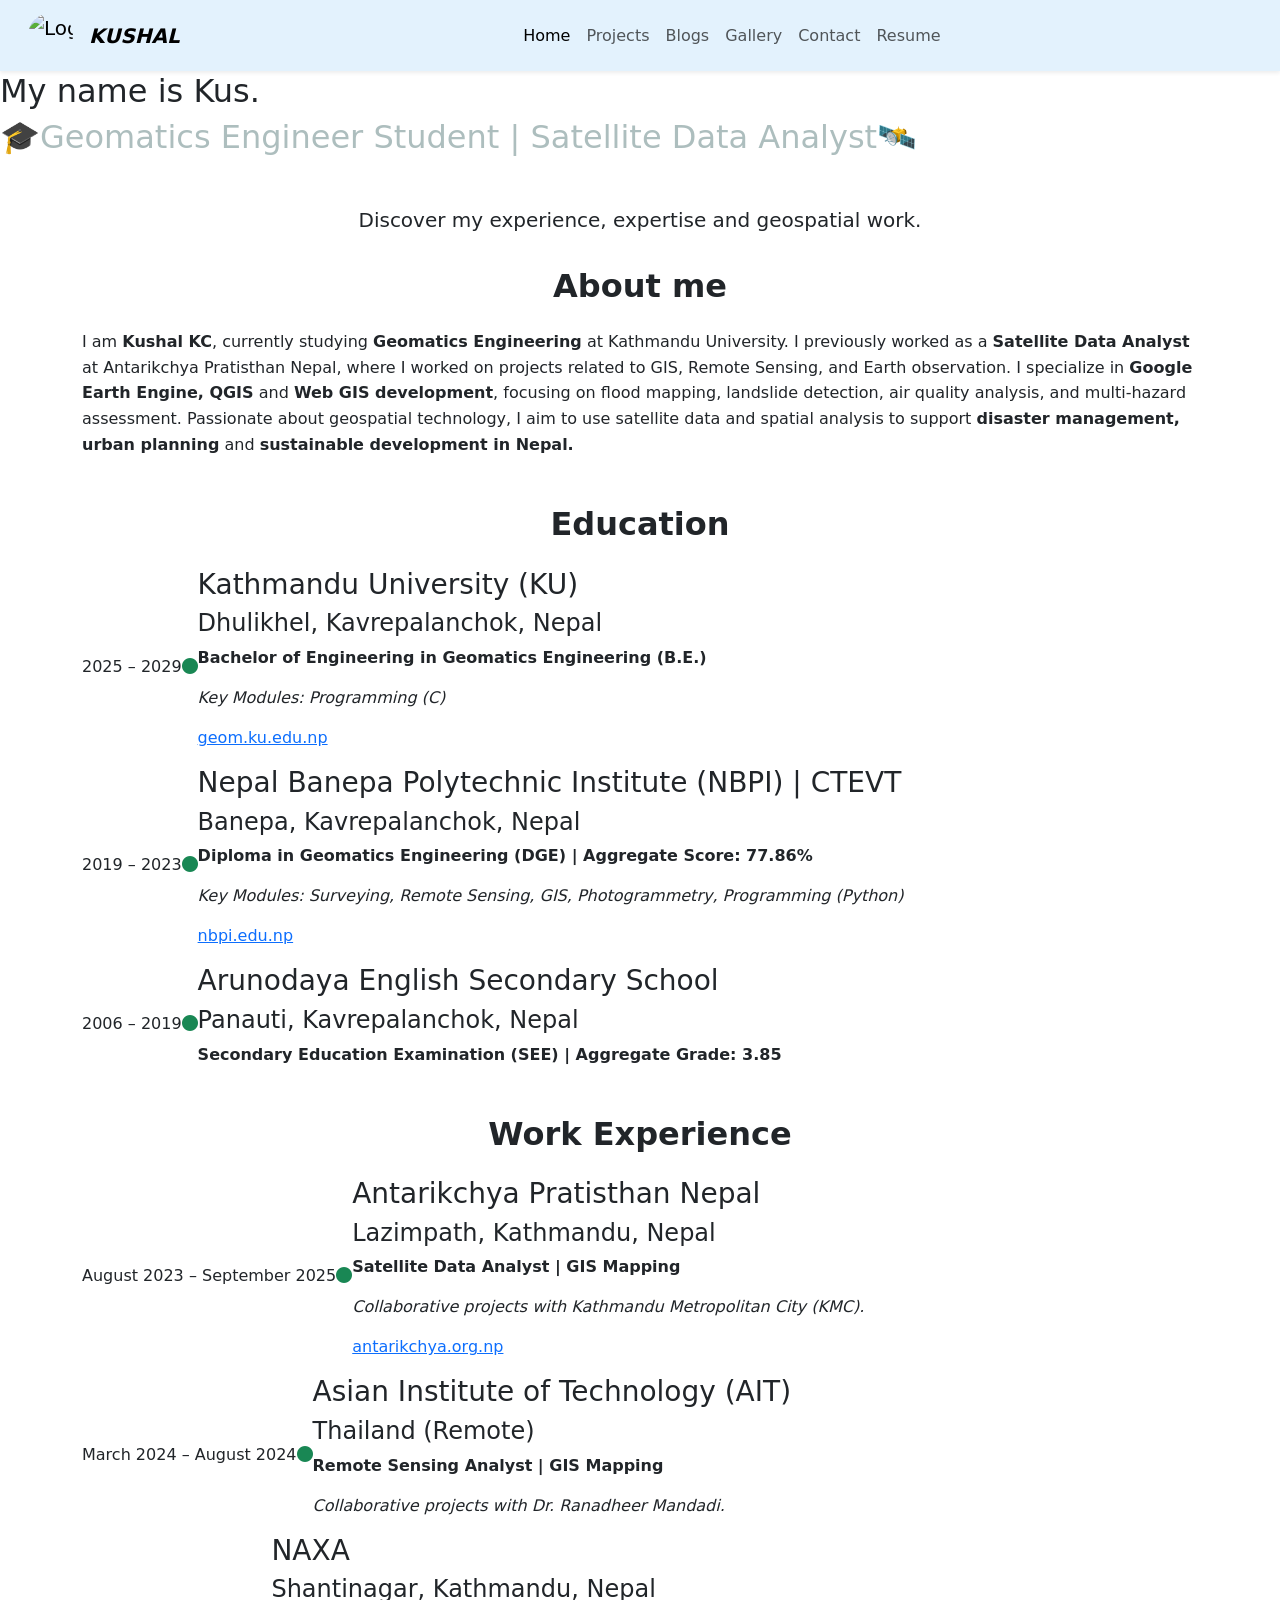
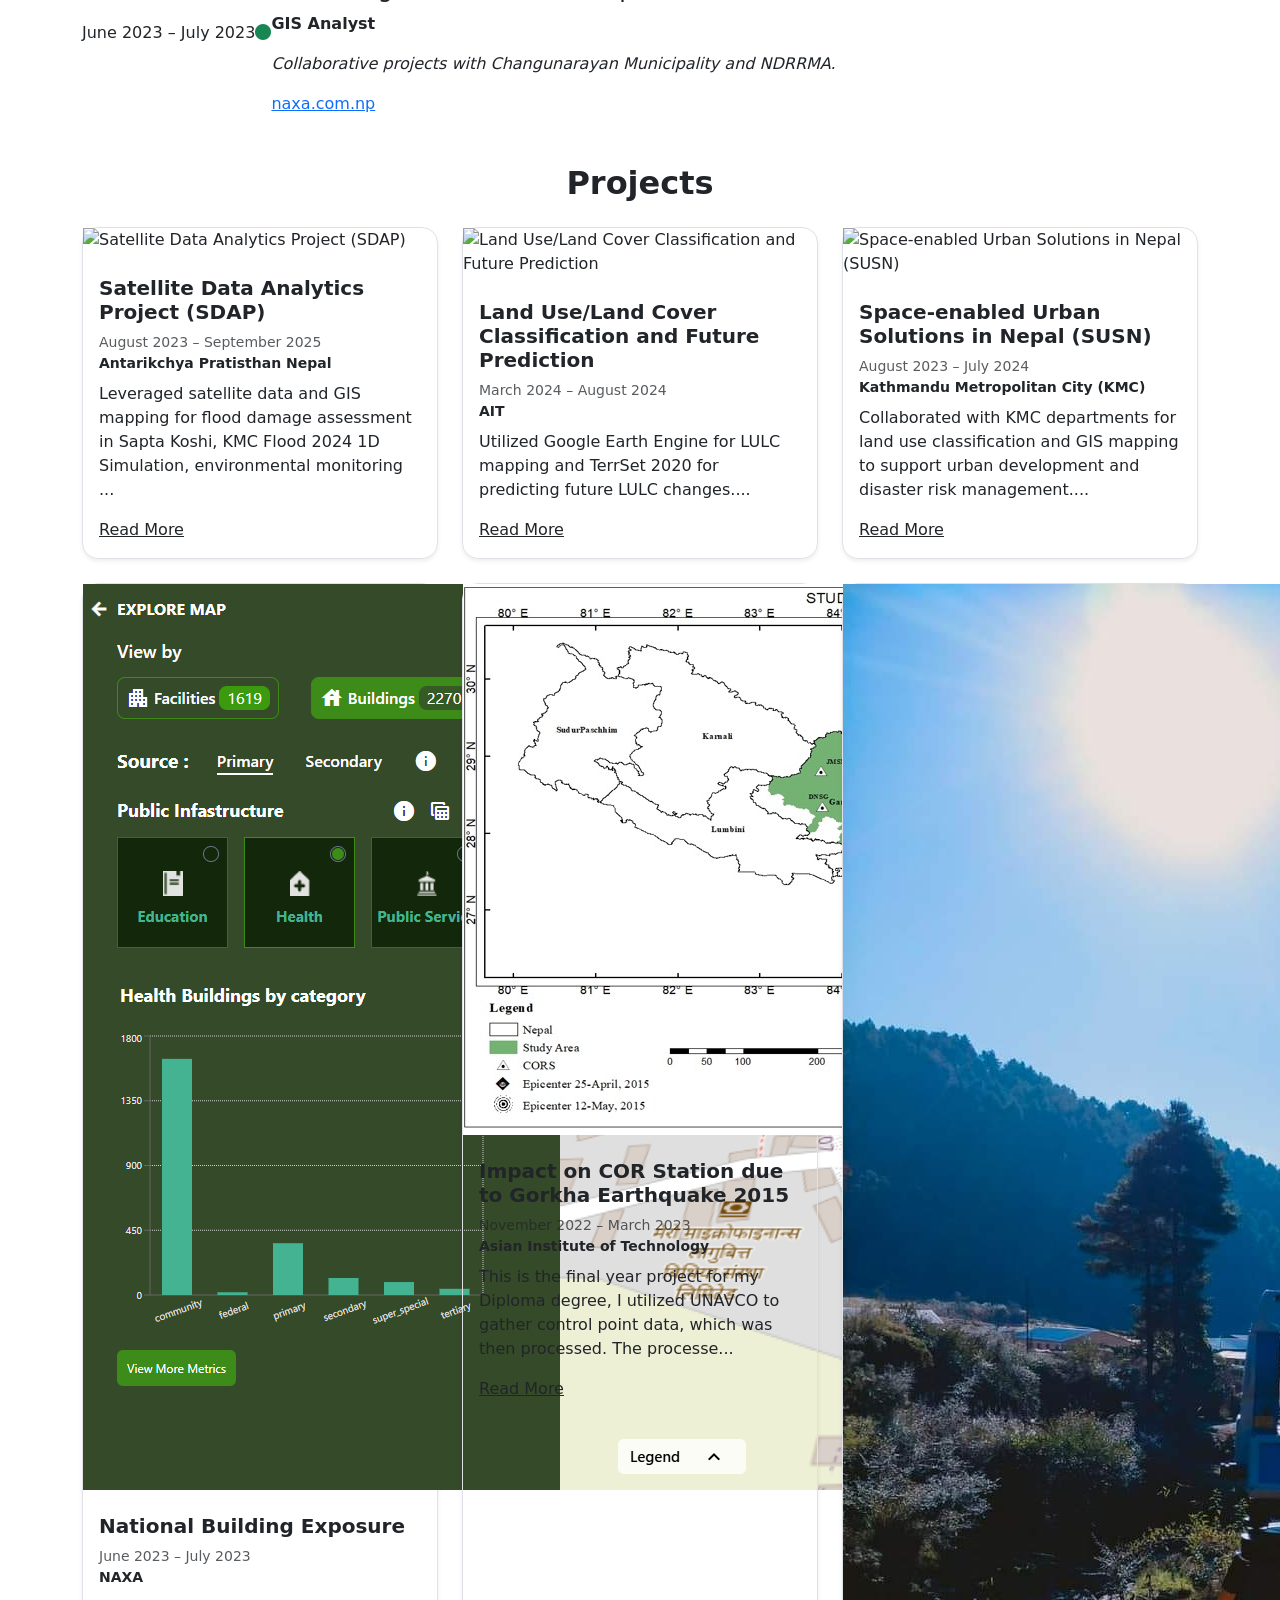
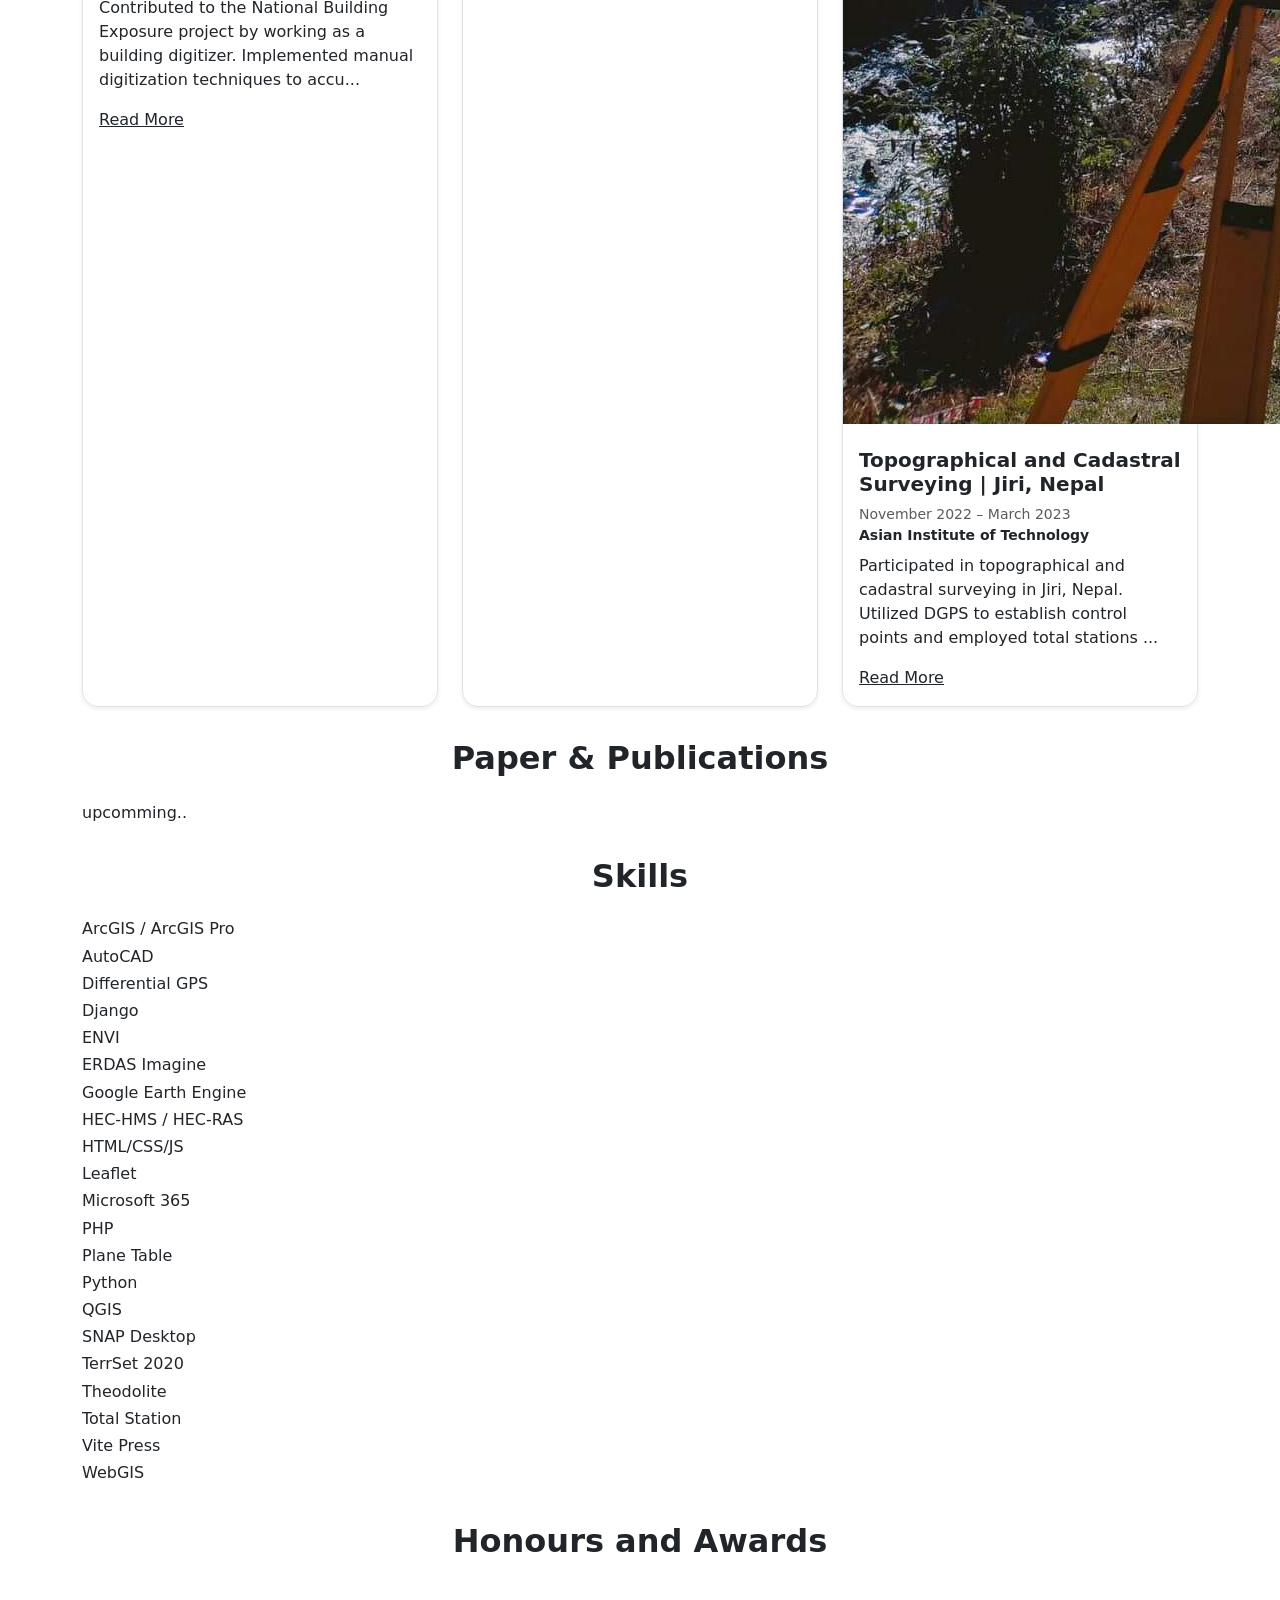
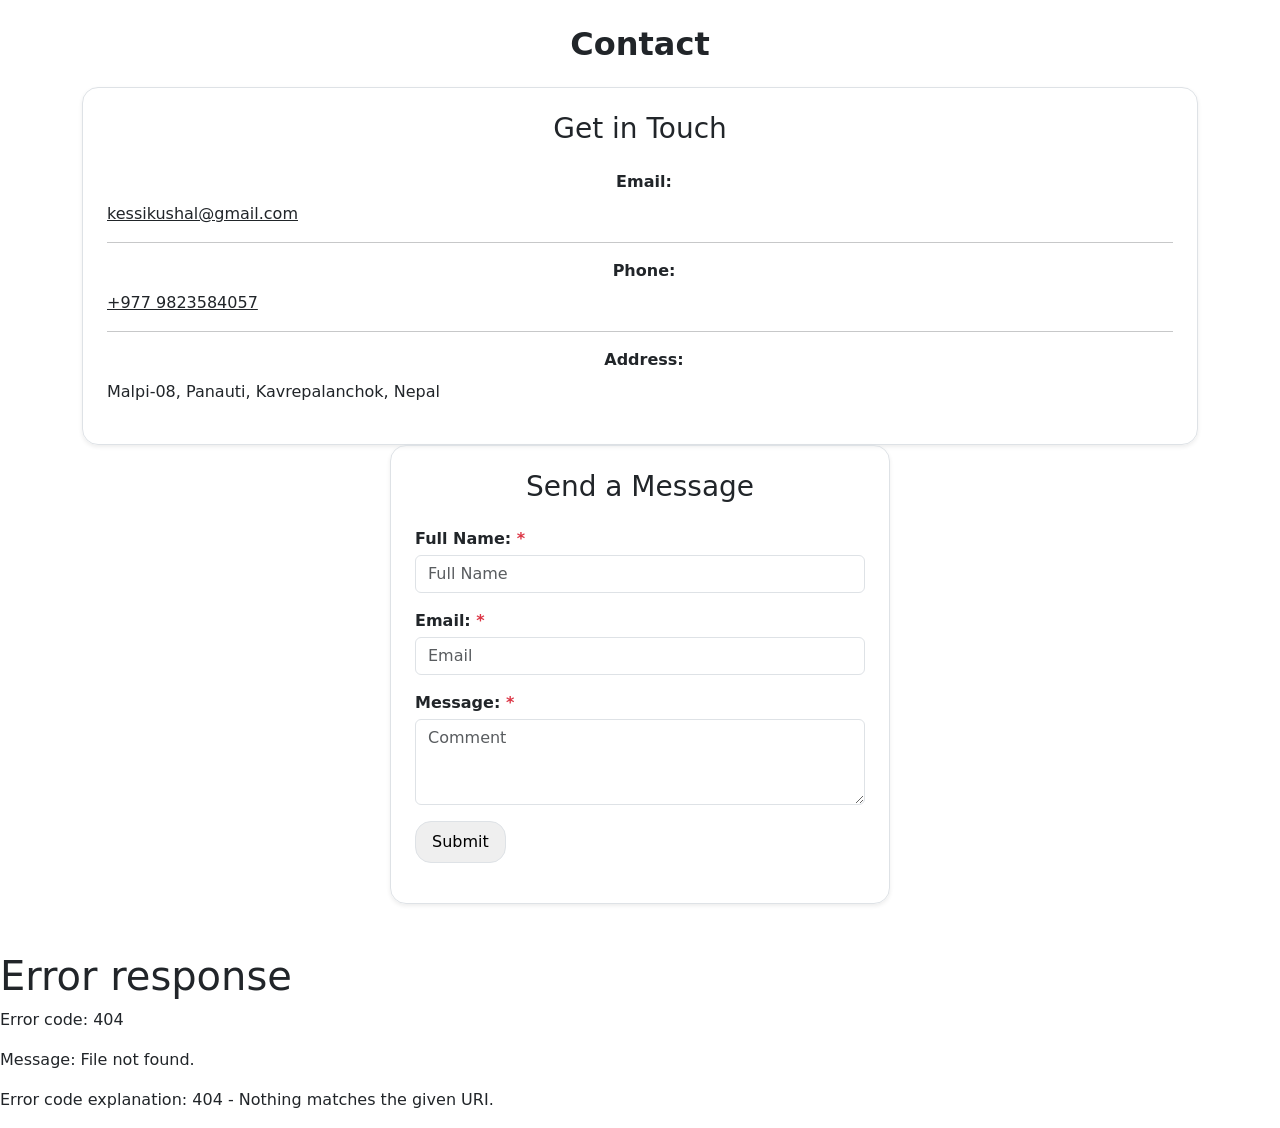
==== index.html @ a1f18a16 "V15" ====
<!DOCTYPE html>
<html lang="en">

<head>
    <meta charset="UTF-8" />
    <meta name="viewport" content="width=device-width, initial-scale=1.0" />
    <title>Kushal KC | Geomatics Engineer & Satellite Data Analyst</title>

    <!-- Canonical URL (Very Important for SEO) -->
    <link rel="canonical" href="https://www.kckushal.com.np/" />

    <!-- SEO Meta Tags -->
    <meta name="description"
        content="Official portfolio of Kushal KC — Geomatics Engineer and Satellite Data Analyst from Nepal specializing in GIS, Remote Sensing, Google Earth Engine, Web GIS and Spatial Data Visualization. Explore my works, research, and maps.">

    <meta name="keywords"
        content="Kushal, KC, Kessi, kushal kc, geomatics engineer nepal, satellite data analyst nepal, gis specialist nepal, google earth engine nepal, web gis developer nepal, remote sensing, earth observation, mapping, KMC, Nepal GIS Portfolio">

    <meta name="author" content="Kushal KC" />
    <meta name="robots" content="index, follow" />

    <!-- Open Graph (Social Sharing) -->
    <meta property="og:title" content="Kushal KC | Geomatics Engineer & Satellite Data Analyst" />
    <meta property="og:description"
        content="Explore GIS, Remote Sensing, Google Earth Engine projects and portfolio of Kushal KC (Kessi), a Geomatics Engineer from Nepal." />
    <meta property="og:image" content="https://www.kckushal.com.np/image/pp_size.jpg" />
    <meta property="og:url" content="https://www.kckushal.com.np" />
    <meta property="og:type" content="website" />

    <!-- Schema Markup (Improves Search Ranking for Your Name) -->
    <script type="application/ld+json">
    {
        "@context": "https://schema.org",
        "@type": "Person",
        "name": "Kushal KC",
        "alternateName": ["Kessi", "KC Kushal", "Kushal"],
        "jobTitle": "Geomatics Engineer & Satellite Data Analyst",
        "description": "Kushal KC (Kessi) is a Geomatics Engineer and Satellite Data Analyst from Nepal specializing in GIS, Remote Sensing, Google Earth Engine and Web GIS.",
        "url": "https://www.kckushal.com.np",
        "image": "https://www.kckushal.com.np/image/pp_size.jpg",
        "address": {
            "@type": "PostalAddress",
            "addressCountry": "NP"
        },
        "sameAs": [
            "https://github.com/kusumkc",
            "https://linkedin.com/in/kusum-kc",
            "https://twitter.com/kckushal"
        ]
    }
    </script>

    <!-- Favicons -->
    <link rel="icon" type="image/x-icon" href="image/apn_chair.jpg" />

    <!-- Bootstrap CSS -->
    <link href="https://cdn.jsdelivr.net/npm/bootstrap@5.3.3/dist/css/bootstrap.min.css" rel="stylesheet" />

    <!-- Font Awesome -->
    <link href="https://cdnjs.cloudflare.com/ajax/libs/font-awesome/6.5.0/css/all.min.css" rel="stylesheet" />

    <!-- Google Fonts -->
    <link href="https://fonts.googleapis.com/css2?family=Pacifico&display=swap" rel="stylesheet">
    <link href="https://fonts.googleapis.com/css2?family=Roboto:wght@400;500;700&display=swap" rel="stylesheet">

    <!-- Stylesheet -->
    <link rel="stylesheet" href="css/styles.css" />

    <!-- Supabase -->
    <script src="https://cdn.jsdelivr.net/npm/@supabase/supabase-js@2"></script>

</head>


<body>
    <!-- Navbar/ Header Section -->
    <div id="header"></div>

    <!-- Home Section -->
    <main>
        <div class="hero-section">
            <h1 class="fw-bold">Welcome to my Portfolio</h1>
            <h2 class="mt-4">
                <span id="typing" class="typing"></span>
            </h2>
            <h2 style="color: rgb(173, 190, 190);">🎓Geomatics Engineer Student | Satellite Data Analyst🛰️</h2>
        </div>

        <div class="container text-center mt-5">
            <p class="lead">
                Discover my experience, expertise and geospatial work.
            </p>

        </div>
    </main>


    <!-- About me Section -->
    <main class="py-3">
        <div class="container position-relative">
            <h2 class="text-center mb-4 fw-bold">About me</h2>
            <p style="line-height: 1.6;">
                I am <span style="font-weight: 700;">Kushal KC</span>, currently studying
                <span style="font-weight: 700;">Geomatics Engineering</span> at Kathmandu University.
                I previously worked as a <span style="font-weight: 700;">Satellite Data Analyst</span> at
                Antarikchya Pratisthan Nepal, where I worked on projects related to GIS, Remote Sensing,
                and Earth observation. I specialize in
                <span style="font-weight: 700;">Google Earth Engine, QGIS</span> and
                <span style="font-weight: 700;">Web GIS development</span>, focusing on flood mapping,
                landslide detection, air quality analysis, and multi-hazard assessment. Passionate about
                geospatial technology, I aim to use satellite data and spatial analysis to support
                <span style="font-weight: 700;">disaster management, urban planning</span> and
                <span style="font-weight: 700;">sustainable development in Nepal.</span>
            </p>
        </div>
    </main>

    <!-- Education Section -->
    <main class="py-3">
        <div class="container position-relative">
            <h2 class="text-center mb-4 fw-bold">Education</h2>
            <div id="education" class="timeline"></div>
        </div>
    </main>

    <!-- Experience Section -->
    <main class="py-3">
        <div class="container position-relative">
            <h2 class="text-center mb-4 fw-bold">Work Experience</h2>
            <div class="timeline" id="experience"></div>
        </div>
    </main>

    <!-- Projects Section -->
    <main id="projects" class="container py-3">
        <h2 class="text-center mb-4 fw-bold">Projects</h2>
        <div id="projects-container" class="row g-4"></div>
    </main>

    <!-- Container for Modals -->
    <div id="modals-container"></div>

    <!-- Publications Section -->
    <main class="container py-3">
        <h2 class="mb-4 fw-bold text-center">Paper & Publications</h2>
        <div id="Publications-box" class="Publications-box"> upcomming..</div>
    </main>

    <!-- Skills Section -->
    <main class="container py-3">
        <h2 class="mb-4 fw-bold text-center">Skills</h2>
        <div id="skills-box" class="skills-box"></div>
    </main>

    <!-- Honour and Awards Section -->
    <main id="honours" class="container py-3">
        <h2 class="mb-4 fw-bold text-center">Honours and Awards</h2>
        <div id="honours-container" class="row g-4"></div>
    </main>

    <!-- contact Section -->
    <main id="contact" class="container py-5">
        <h2 class="mb-4 fw-bold text-center">Contact</h2>

        <div class="contact-section">
            <!-- LEFT SIDE: CONTACT INFO -->
            <div class="contact p-4 mx-auto shadow-sm border rounded-4">

                <h3 class="text-center mb-4">Get in Touch</h3>

                <!-- Email -->
                <div class="contact-item mb-3">
                    <div class="d-flex justify-content-center align-items-center gap-2 mb-2">
                        <i class="bi bi-envelope flex-shrink-0 text-danger  "></i>
                        <p class="fw-bold mb-0">Email:</p>
                    </div>
                    <p><a href="mailto:kessikushal@gmail.com" class="text-reset">kessikushal@gmail.com</a></p>
                </div>
                <hr>

                <!-- Phone -->
                <div class="contact-item mb-3">
                    <div class="d-flex justify-content-center align-items-center gap-2 mb-2">
                        <i class="bi bi-phone flex-shrink-0 text-danger"></i>
                        <p class="fw-bold mb-0">Phone:</p>
                    </div>
                    <p><a href="tel:+9779823584057" class="text-reset">+977 9823584057</a></p>
                </div>
                <hr>

                <!-- Address -->
                <div class="contact-item">
                    <div class="d-flex justify-content-center align-items-center gap-2 mb-2">
                        <i class="bi bi-geo-alt flex-shrink-0 text-danger"></i>
                        <p class="fw-bold mb-0">Address:</p>
                    </div>
                    <p>Malpi-08, Panauti, Kavrepalanchok, Nepal</p>
                </div>
            </div>

            <!-- RIGHT SIDE: FORM -->
            <div class="contact p-4 mx-auto shadow-sm border rounded-4" style="width: 500px;">
                <h3 class="text-center mb-4">Send a Message</h3>

                <form id="contactForm">
                    <div class="mb-3">
                        <p class="fw-bold mb-1">Full Name: <span class="text-danger">*</span></p>
                        <input type="text" id="name" class="form-control" placeholder="Full Name" required />
                    </div>
                    <div class="mb-3">
                        <p class="fw-bold mb-1">Email: <span class="text-danger">*</span></p>
                        <input type="email" id="email" class="form-control" placeholder="Email" required />
                    </div>
                    <div class="mb-3">
                        <p class="fw-bold mb-1">Message: <span class="text-danger">*</span></p>
                        <textarea id="comment" class="form-control" placeholder="Comment" rows="3" required
                            minlength="50"></textarea>
                    </div>
                    <button type="submit" class="border rounded-4 px-3 py-2">Submit</button>
                    <p id="status" class="text-center mt-3"></p>
                </form>
            </div>
        </div>
    </main>

    <!-- Footer Section -->
    <div id="footer"></div>

    <!-- Bootstrap JS -->
    <script src="https://cdn.jsdelivr.net/npm/bootstrap@5.3.3/dist/js/bootstrap.bundle.min.js"></script>

    <!-- Include Header & Footer via JS -->
    <script>
        fetch('header.html')
            .then(response => response.text())
            .then(data => {
                document.getElementById('header').innerHTML = data;

                const navbarCollapse = document.getElementById('navbarNav');
                const navbarToggler = document.querySelector('.navbar-toggler');

                // Initialize Bootstrap collapse
                const bsCollapse = new bootstrap.Collapse(navbarCollapse, { toggle: false });

                // Function to set 5-second auto-collapse
                function autoCollapseTimer() {
                    setTimeout(() => {
                        if (window.getComputedStyle(navbarToggler).display !== 'none' &&
                            navbarCollapse.classList.contains('show')) {
                            bsCollapse.hide();
                        }
                    }, 5000);
                }

                // Collapse on link click
                const navLinks = document.querySelectorAll('.navbar-collapse .nav-link');
                navLinks.forEach(link => {
                    link.addEventListener('click', () => {
                        if (window.getComputedStyle(navbarToggler).display !== 'none') {
                            bsCollapse.hide();
                        }
                    });
                });

                // Start auto-collapse every time the navbar opens
                navbarToggler.addEventListener('click', () => {
                    if (window.getComputedStyle(navbarToggler).display !== 'none') {
                        // Only start timer if navbar is being opened
                        setTimeout(() => {
                            if (navbarCollapse.classList.contains('show')) {
                                bsCollapse.hide();
                            }
                        }, 5000);
                    }
                });
            });

        // Load footer
        fetch('footer.html')
            .then(response => response.text())
            .then(data => {
                document.getElementById('footer').innerHTML = data;
                document.getElementById("year").textContent = new Date().getFullYear();
            }); 
    </script>

    <!-- Link JS -->
    <script src="js/script.js"></script>

</body>

</html>
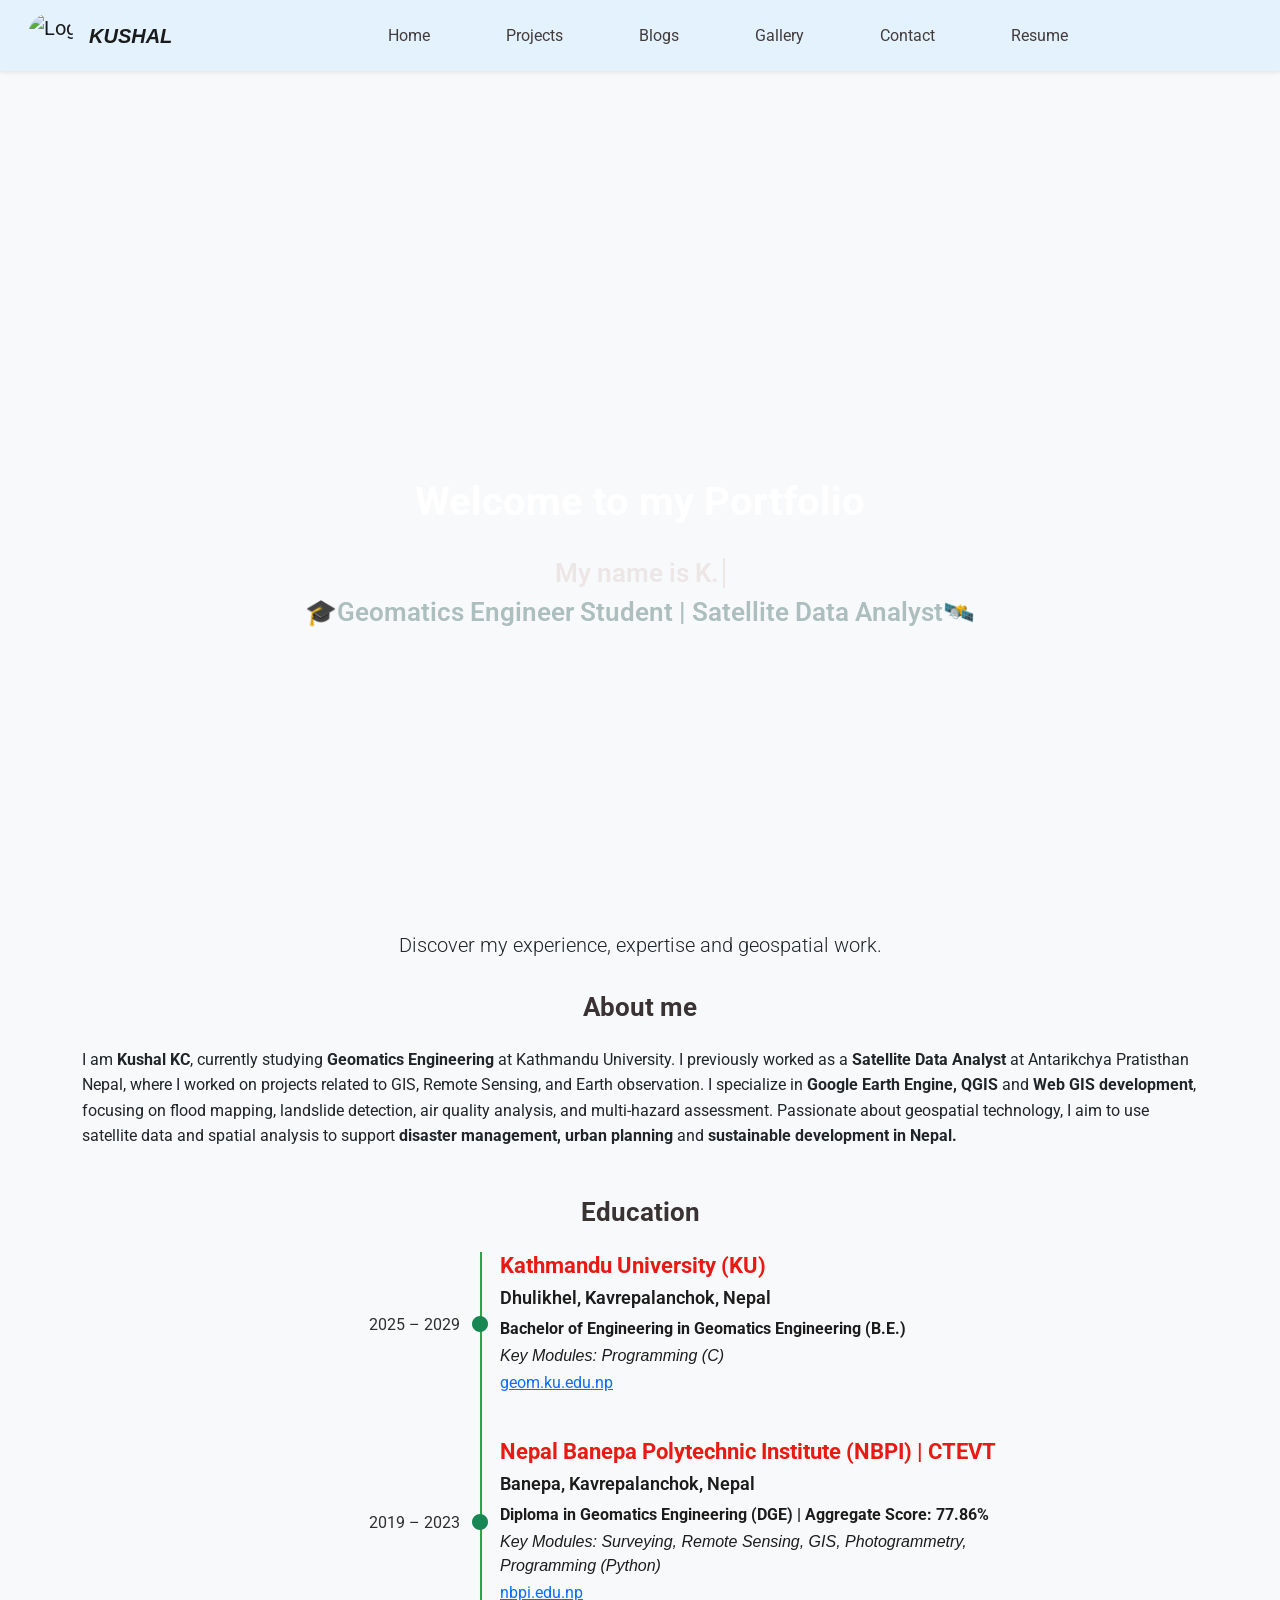
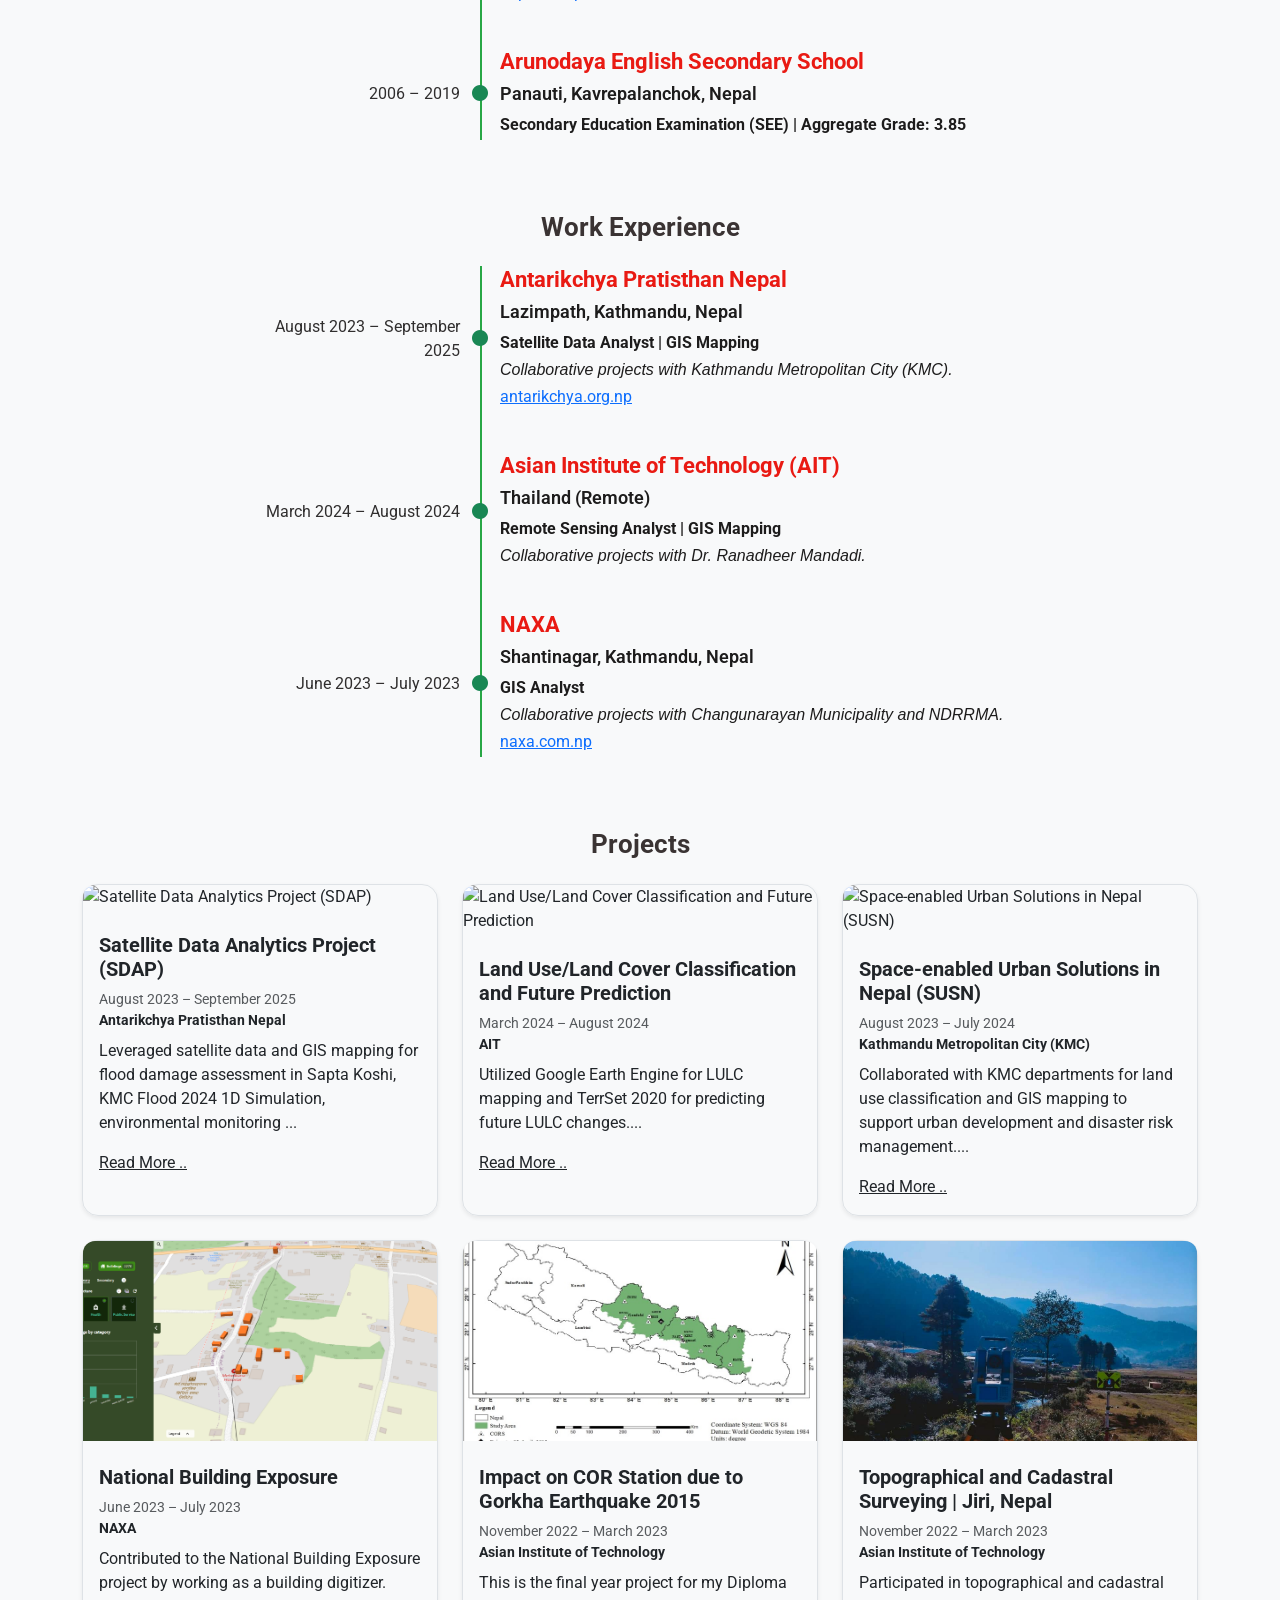
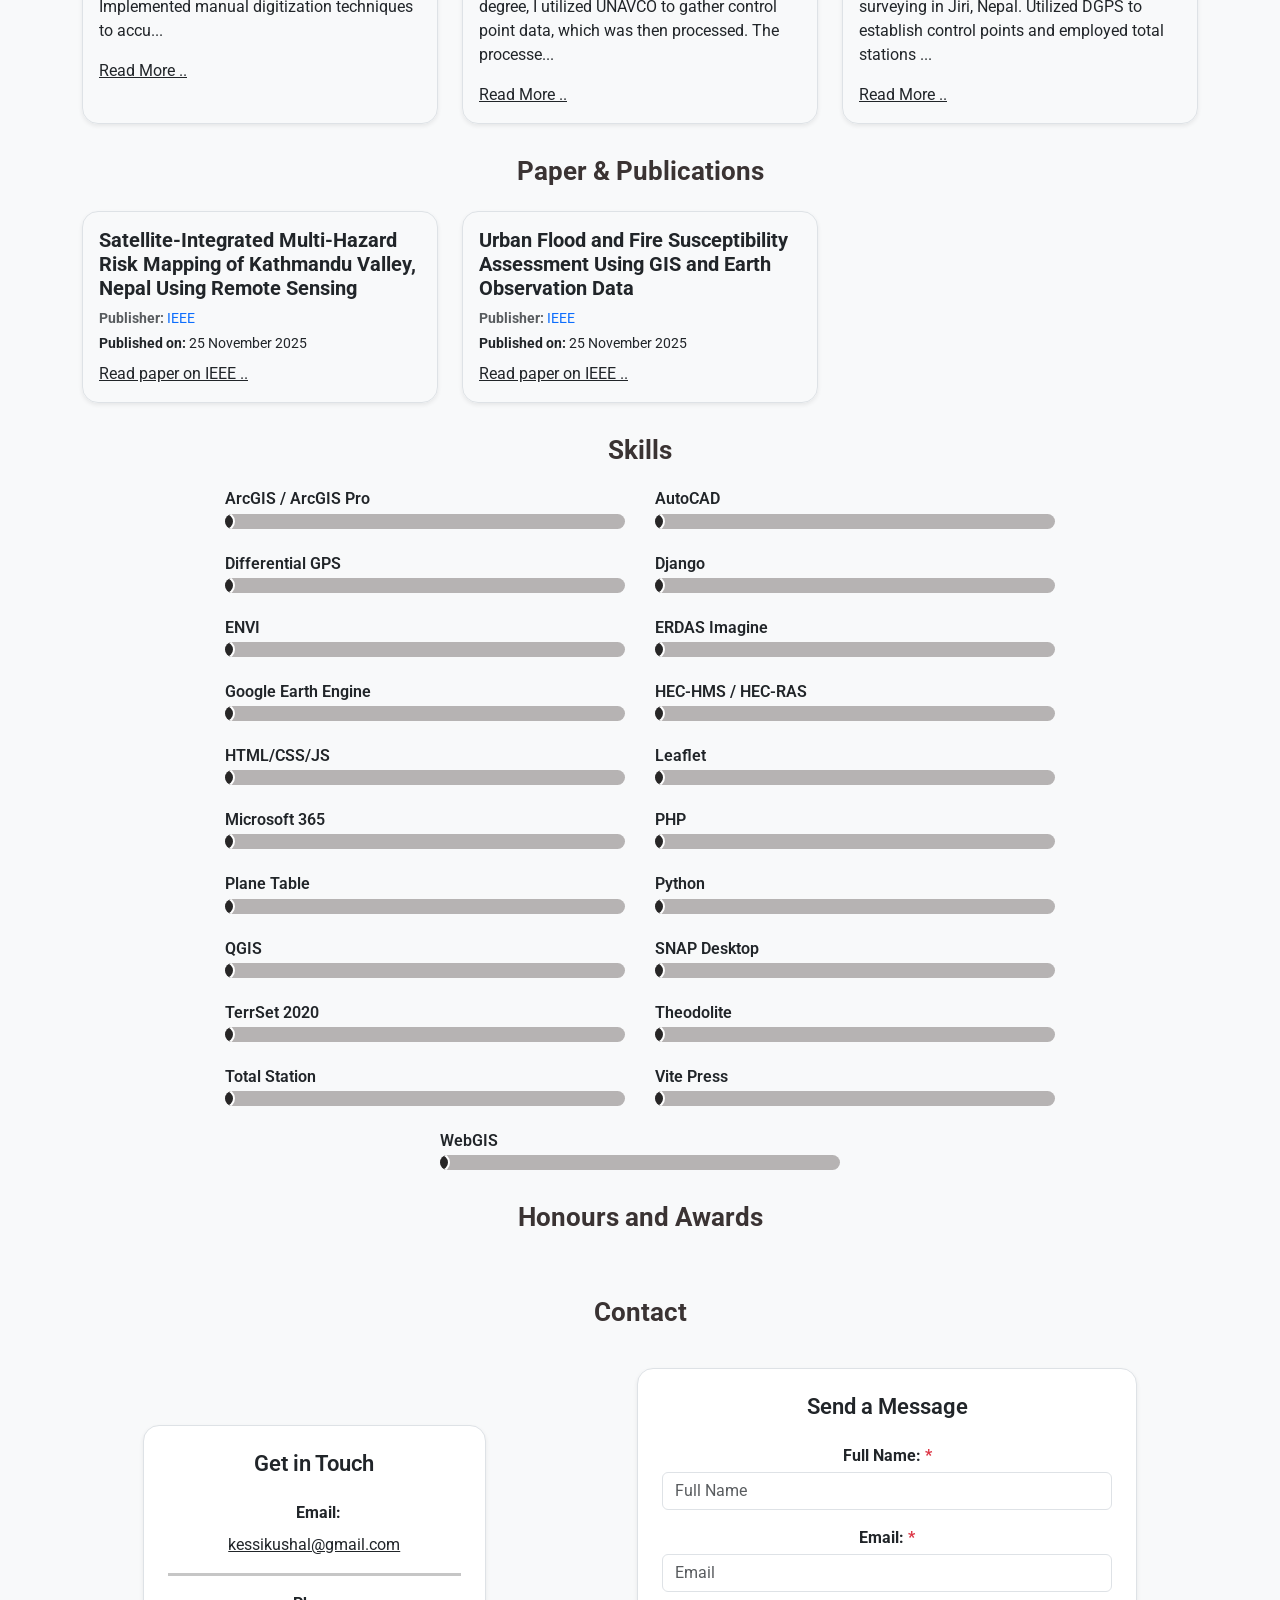
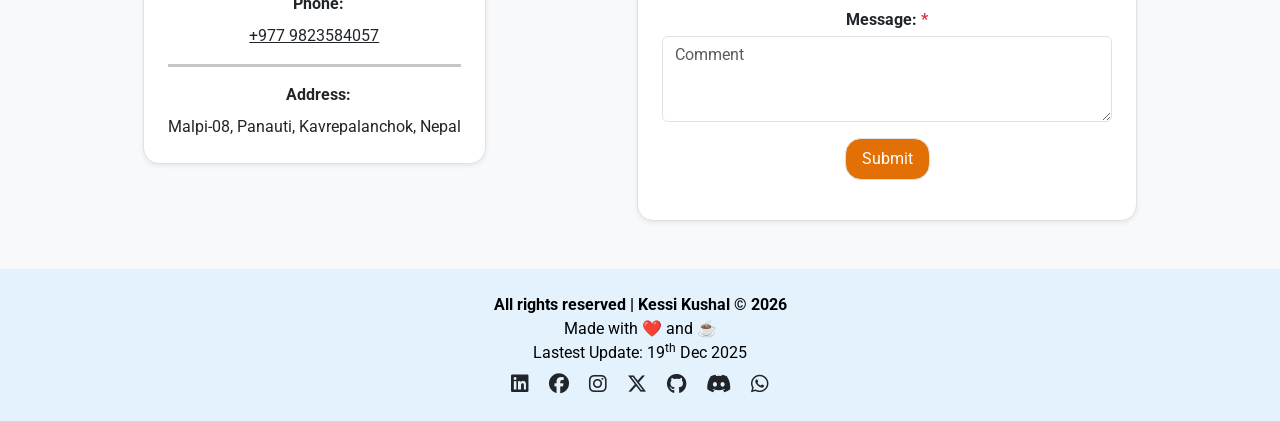
==== commit 1a524ec9: "V17" ====
--- a/index.html
+++ b/index.html
@@ -5,16 +5,16 @@
     <meta charset="UTF-8" />
     <meta name="viewport" content="width=device-width, initial-scale=1.0" />
     <title>Kushal KC | Geomatics Engineer & Satellite Data Analyst</title>
-
-    <!-- Canonical URL (Very Important for SEO) -->
+    
+    <!-- Canonical URL -->
     <link rel="canonical" href="https://www.kckushal.com.np/" />
 
     <!-- SEO Meta Tags -->
     <meta name="description"
-        content="Official portfolio of Kushal KC — Geomatics Engineer and Satellite Data Analyst from Nepal specializing in GIS, Remote Sensing, Google Earth Engine, Web GIS and Spatial Data Visualization. Explore my works, research, and maps.">
+        content="Official portfolio of Kushal KC — Geomatics Engineer and Satellite Data Analyst from Nepal. Specializes in GIS, Remote Sensing, Google Earth Engine, Web GIS, and Spatial Data Visualization. Explore projects, research, and maps." />
 
     <meta name="keywords"
-        content="Kushal, KC, Kessi, kushal kc, geomatics engineer nepal, satellite data analyst nepal, gis specialist nepal, google earth engine nepal, web gis developer nepal, remote sensing, earth observation, mapping, KMC, Nepal GIS Portfolio">
+        content="Kushal KC, Kessi, Geomatics Engineer Nepal, Satellite Data Analyst Nepal, GIS Specialist, Remote Sensing, Google Earth Engine, Web GIS Developer, Mapping, Kathmandu University, Nepal GIS Portfolio" />
 
     <meta name="author" content="Kushal KC" />
     <meta name="robots" content="index, follow" />
@@ -22,12 +22,20 @@
     <!-- Open Graph (Social Sharing) -->
     <meta property="og:title" content="Kushal KC | Geomatics Engineer & Satellite Data Analyst" />
     <meta property="og:description"
-        content="Explore GIS, Remote Sensing, Google Earth Engine projects and portfolio of Kushal KC (Kessi), a Geomatics Engineer from Nepal." />
+        content="Explore GIS, Remote Sensing, Google Earth Engine projects, and portfolio of Kushal KC, a Geomatics Engineer and Satellite Data Analyst from Nepal." />
     <meta property="og:image" content="https://www.kckushal.com.np/image/pp_size.jpg" />
     <meta property="og:url" content="https://www.kckushal.com.np" />
     <meta property="og:type" content="website" />
 
-    <!-- Schema Markup (Improves Search Ranking for Your Name) -->
+    <!-- Twitter Card -->
+    <meta name="twitter:card" content="summary_large_image" />
+    <meta name="twitter:title" content="Kushal KC | Geomatics Engineer & Satellite Data Analyst" />
+    <meta name="twitter:description"
+        content="Explore the projects, research, and GIS mapping portfolio of Kushal KC from Nepal." />
+    <meta name="twitter:image" content="https://www.kckushal.com.np/image/pp_size.jpg" />
+    <meta name="twitter:site" content="@kessikushal" />
+
+    <!-- Schema Markup (JSON-LD for structured data) -->
     <script type="application/ld+json">
     {
         "@context": "https://schema.org",
@@ -35,20 +43,24 @@
         "name": "Kushal KC",
         "alternateName": ["Kessi", "KC Kushal", "Kushal"],
         "jobTitle": "Geomatics Engineer & Satellite Data Analyst",
-        "description": "Kushal KC (Kessi) is a Geomatics Engineer and Satellite Data Analyst from Nepal specializing in GIS, Remote Sensing, Google Earth Engine and Web GIS.",
+        "description": "Kushal KC (Kessi) is a Geomatics Engineer and Satellite Data Analyst from Nepal specializing in GIS, Remote Sensing, Google Earth Engine, and Web GIS development.",
         "url": "https://www.kckushal.com.np",
         "image": "https://www.kckushal.com.np/image/pp_size.jpg",
+        "sameAs": [
+            "https://github.com/kessikushal",
+            "https://www.linkedin.com/in/kessikushal/",
+            "https://x.com/kessikushal"
+        ],
+        "knowsAbout": ["GIS", "Remote Sensing", "Google Earth Engine", "Web GIS", "Spatial Data Visualization"],
         "address": {
             "@type": "PostalAddress",
+            "addressLocality": "Panauti",
+            "addressRegion": "Kavrepalanchok",
             "addressCountry": "NP"
-        },
-        "sameAs": [
-            "https://github.com/kusumkc",
-            "https://linkedin.com/in/kusum-kc",
-            "https://twitter.com/kckushal"
-        ]
+        }
     }
     </script>
+
 
     <!-- Favicons -->
     <link rel="icon" type="image/x-icon" href="image/apn_chair.jpg" />
@@ -143,7 +155,7 @@
     <!-- Publications Section -->
     <main class="container py-3">
         <h2 class="mb-4 fw-bold text-center">Paper & Publications</h2>
-        <div id="Publications-box" class="Publications-box"> upcomming..</div>
+        <div id="Publications-box" class="Publications-box"></div>
     </main>
 
     <!-- Skills Section -->
--- a/css/styles.css
+++ b/css/styles.css
@@ -0,0 +1,366 @@
+body {
+  font-family: 'Roboto', sans-serif;
+  background-color: #f8f9fa;
+  padding-top: 72px;
+}
+
+html {
+  scroll-padding-top: 85px;
+  scroll-behavior: smooth;
+}
+
+/* Navbar styling */
+.navbar-brand {
+  color: #1a1b1b !important;
+}
+
+.nav-link {
+  color: #423c3c !important;
+  margin: 0 30px;
+  transition: color 0.3s ease;
+}
+
+.nav-link:hover {
+  color: #f50808 !important;
+  text-decoration: underline;
+  font-weight: bold;
+}
+
+/* Footer styling */
+.footer {
+  position: relative;
+  bottom: 0;
+  width: 100%;
+  font-size: 1rem;
+}
+
+h1 {
+  font-weight: 600;
+}
+
+h2 {
+  font-size: 1.6rem;
+  font-weight: 600;
+  text-align: center;
+  color: #3a3333;
+}
+
+h2:hover {
+  color: #f50808 !important;
+  text-decoration: underline;
+  transform: translateY(-5px);
+  cursor: pointer;
+}
+
+
+h3 {
+  font-size: 1.4rem;
+  font-weight: 600;
+}
+
+h4 {
+  font-size: 1.15rem;
+  font-weight: 600;
+}
+
+
+.modal-body p {
+  text-align: justify;
+
+}
+
+.footer i:hover {
+  transform: scale(1.2);
+  transition: 0.3s;
+  color: #fc2306 !important;
+}
+
+
+/* contact css */
+.contact-section {
+  display: flex;
+  flex-wrap: wrap;
+  justify-content: center;
+  align-items: center;
+  gap: 30px;
+  margin-top: 40px;
+}
+
+.contact {
+  max-height: fit-content;
+  transition: transform 0.2s ease, box-shadow 0.2s ease;
+  background-color: #fff;
+  text-align: center;
+}
+
+.contact:hover {
+  transform: translateY(-5px);
+  box-shadow: 0 6px 20px rgba(0, 0, 0, 0.2);
+}
+
+
+.contact-item i {
+  display: block;
+}
+
+.contact-item p {
+  margin: 0;
+}
+
+hr {
+  border: none;
+  border-top: 3px solid #1f1c1c;
+}
+
+button {
+  background: #e27005;
+  color: white;
+  border: none;
+}
+
+button:hover {
+  background: #4d8fd4;
+}
+
+
+/* Project css */
+.project-card {
+  transition: transform 0.2s ease, box-shadow 0.2s ease;
+}
+
+.project-card:hover {
+  transform: translateY(-5px);
+  box-shadow: 0 6px 20px rgba(0, 0, 0, 0.2);
+  background-color: #ffffff;
+
+}
+
+.modal-body p {
+  text-align: justify;
+}
+
+.project-img {
+  width: 100%;
+  height: 200px;
+  object-fit: cover;
+  border-radius: 12px 12px 0 0;
+}
+
+/* index css*/
+.hero-section {
+  background: url('../../image/spacecon.JPG') center center no-repeat;
+  background-size: contain;
+  height: 90vh;
+  display: flex;
+  flex-direction: column;
+  justify-content: center;
+  align-items: center;
+  text-align: center;
+  color: white;
+}
+
+/* On smaller screens, remove extra space from top/bottom */
+@media (max-width: 700px) {
+  .hero-section {
+    width: 100%;
+    height: 85vh;
+    background-size: cover;
+    background-position: center;
+  }
+}
+
+.typing {
+  border-right: 2px solid #ece6e6;
+  padding-right: 5px;
+  white-space: nowrap;
+  overflow: hidden;
+  color: #ece6e6;
+}
+
+.hero-section h1 {
+  margin-top: 160px;
+}
+
+/* skill css */
+.skills-box {
+  display: flex;
+  column-gap: 30px;
+  row-gap: 25px;
+  flex-wrap: wrap;
+  justify-content: center;
+  width: 100%;
+}
+
+.progress-bar:hover {
+  transform: translateY(-2px);
+  box-shadow: 0 6px 20px rgba(0, 0, 0, 0.2);
+  background-color: #ffffff;
+  border-radius: 20px;
+}
+
+.skill {
+  width: 400px;
+}
+
+.progress-bar {
+  background: #b6b3b3;
+  border-radius: 10px;
+  height: 15px;
+  width: 100%;
+  position: relative;
+}
+
+.progress-bar div {
+  height: 15px;
+  border-radius: 5px;
+  width: 0%;
+  transition: width 2s ease-in-out;
+  position: relative;
+}
+
+.progress-bar div span {
+  height: 19px;
+  width: 19px;
+  border-radius: 50%;
+  background: #272626;
+  border: 2px solid #fff;
+  display: block;
+  position: absolute;
+  right: -10px;
+  top: -2px;
+  z-index: 11;
+}
+
+
+h6 {
+  font-weight: 600;
+  margin-bottom: 5px;
+}
+
+
+
+/* experience css */
+.timeline {
+  position: relative;
+  max-width: 800px;
+  margin: 0 auto;
+}
+
+.timeline::before {
+  content: '';
+  position: absolute;
+  width: 2px;
+  background-color: #28a745;
+  top: 0;
+  bottom: 0;
+  left: 30%;
+}
+
+.timeline-item {
+  position: relative;
+  margin-bottom: 40px;
+}
+
+.timeline-date {
+  width: 30%;
+  text-align: right;
+  padding-right: 20px;
+  color: #302e2e;
+}
+
+.timeline-icon {
+  width: 40px;
+  text-align: center;
+  position: absolute;
+  left: 30%;
+  transform: translateX(-50%);
+  z-index: 1;
+}
+
+.timeline-content {
+  flex: 1;
+  padding-left: 20px;
+  color: #1d1c1c;
+}
+
+.timeline-content h3 {
+  color: #e91a13;
+  font-weight: bold;
+}
+
+.timeline-content p {
+  margin-bottom: 3px;
+}
+
+
+/* gallery css */
+.gallery-img {
+  width: 100%;
+  height: 300px;
+  object-fit: cover;
+  border-radius: 5px;
+}
+
+.gallery-title {
+  text-align: center;
+  margin-top: 5px;
+  font-weight: bold;
+  font-size: 0.9rem;
+}
+
+.gallery-dates {
+  text-align: center;
+  font-size: 0.7rem;
+  color: #555;
+}
+
+.gallery-item {
+  margin-bottom: 20px;
+}
+
+/* honour css */
+.honour-card {
+  max-height: fit-content;
+  transition: transform 0.2s ease, box-shadow 0.2s ease;
+  background-color: #fff;
+  /* text-align: center; */
+}
+
+.honour-card:hover {
+  transform: translateY(-5px);
+  box-shadow: 0 6px 20px rgba(0, 0, 0, 0.2);
+  background-color: #ffffff;
+}
+
+.honour-img {
+  width: 250px;
+  height: auto;
+  object-fit: cover;
+  border-radius: 12px;
+}
+
+ /* Publication link hover effect */
+.ieee-link {
+  color: inherit;
+  text-decoration: none;
+  transition: color 0.3s ease;
+}
+
+.ieee-link:hover {
+  color: #026ffe;
+  font-weight: bold;
+  text-decoration: underline;
+  text-underline-offset: 2px;
+}
+
+/* Scroll reveal effect for entire main sections */
+.reveal {
+    opacity: 0;
+    transform: translateY(40px); /* start slightly down */
+    transition: all 0.8s ease;
+}
+
+.reveal.active {
+    opacity: 1;
+    transform: translateY(0); /* move to normal position */
+}
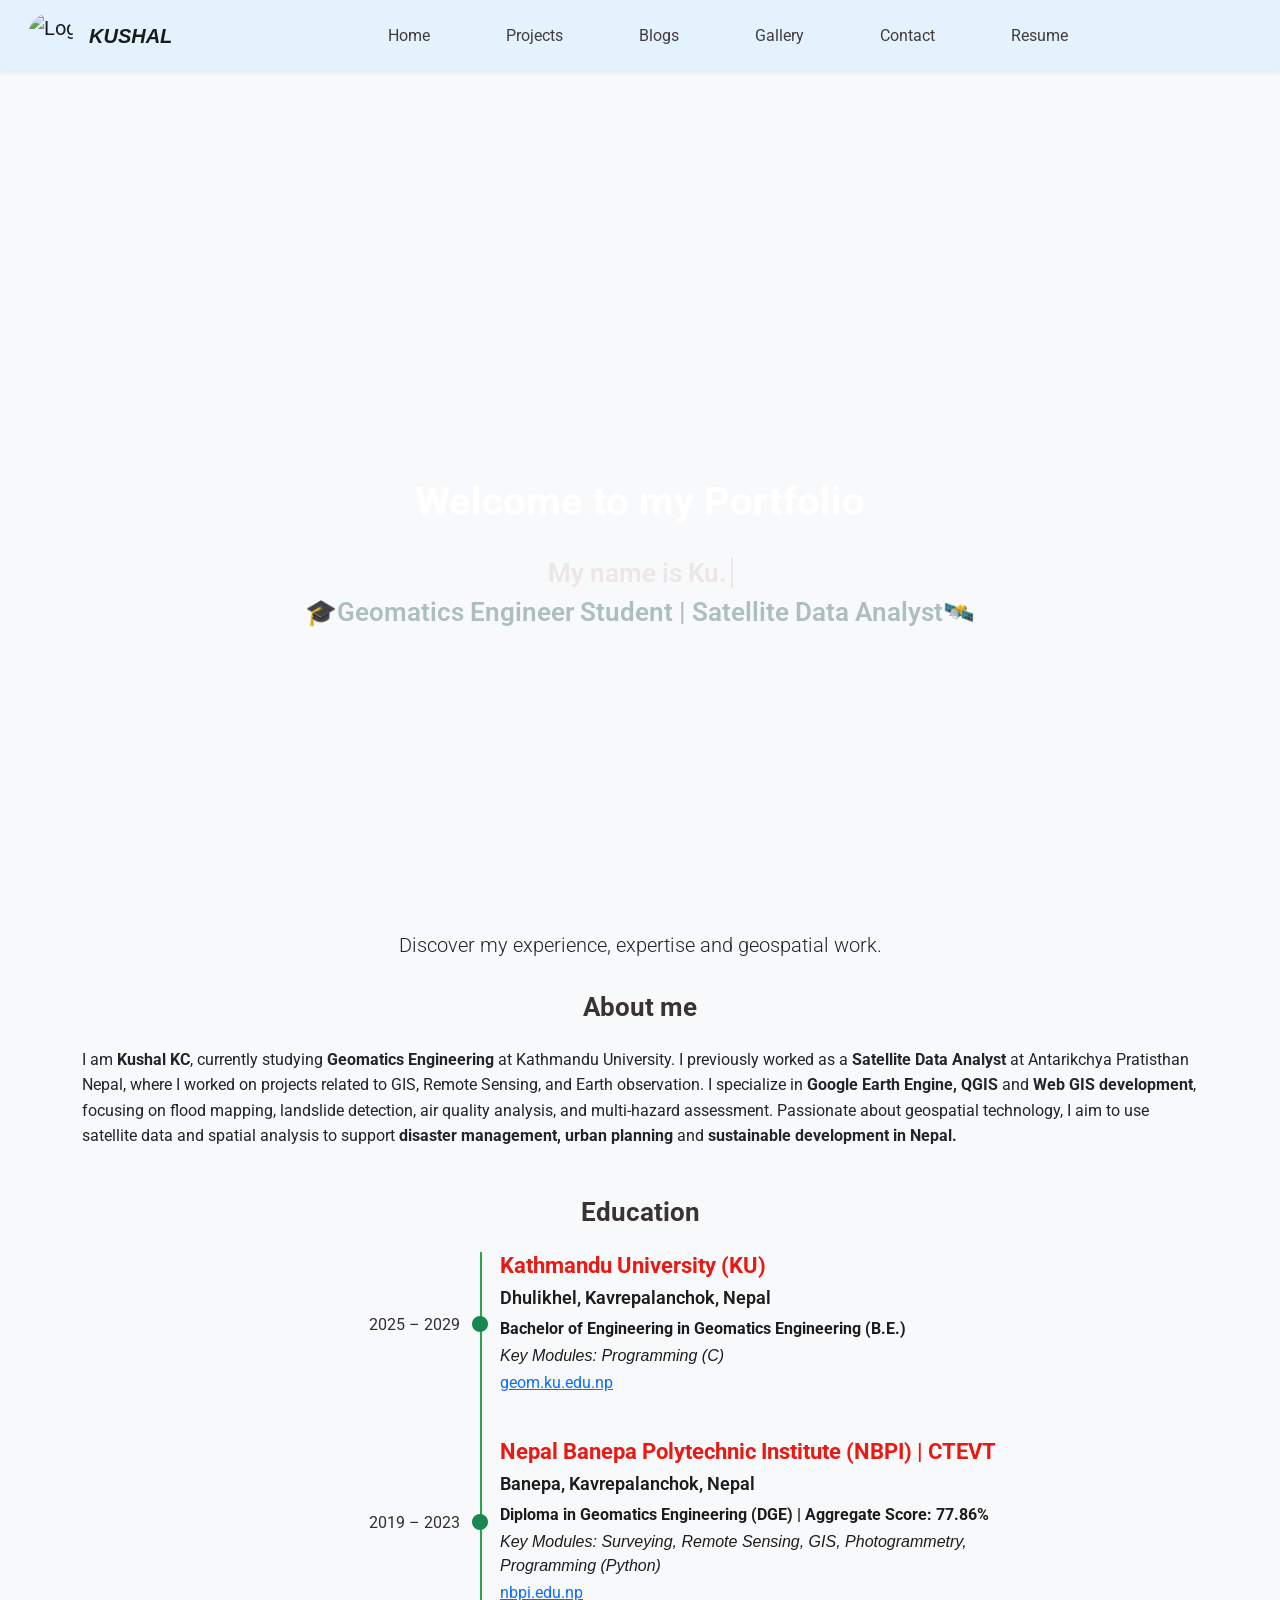
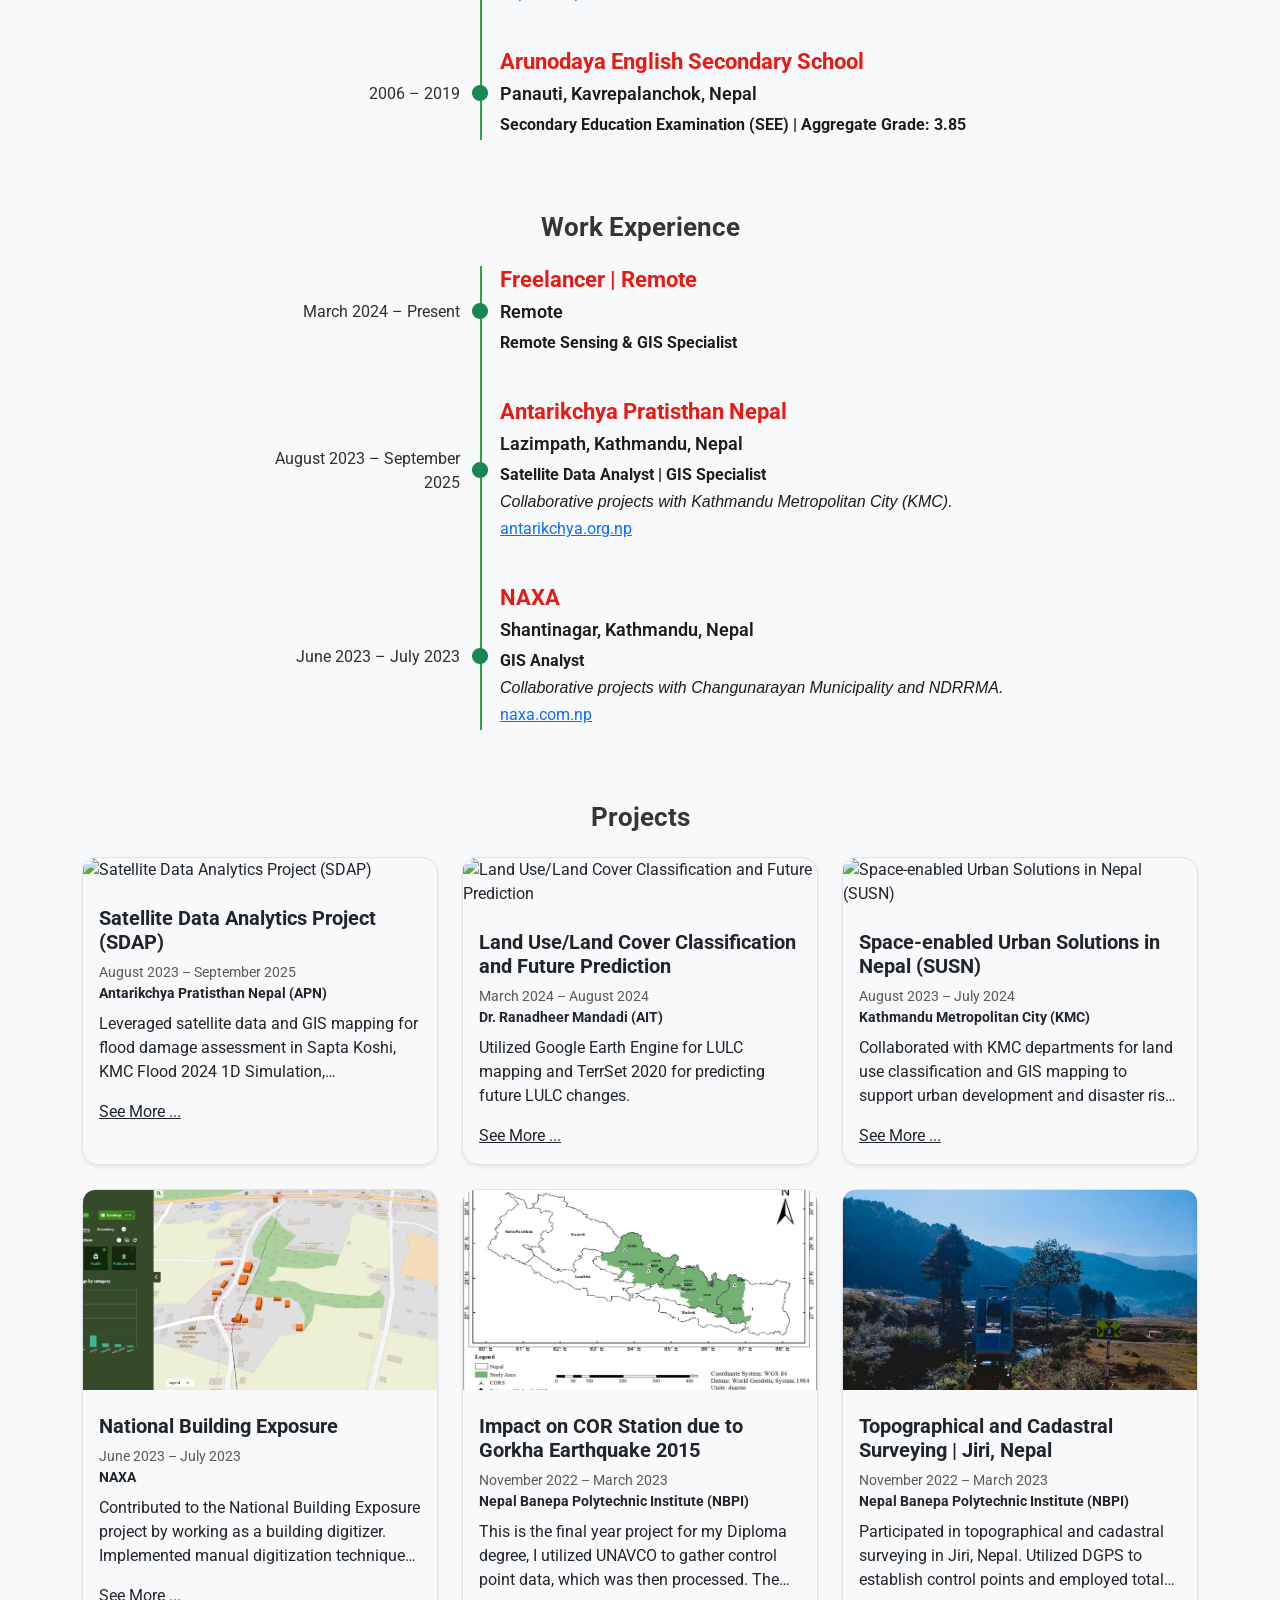
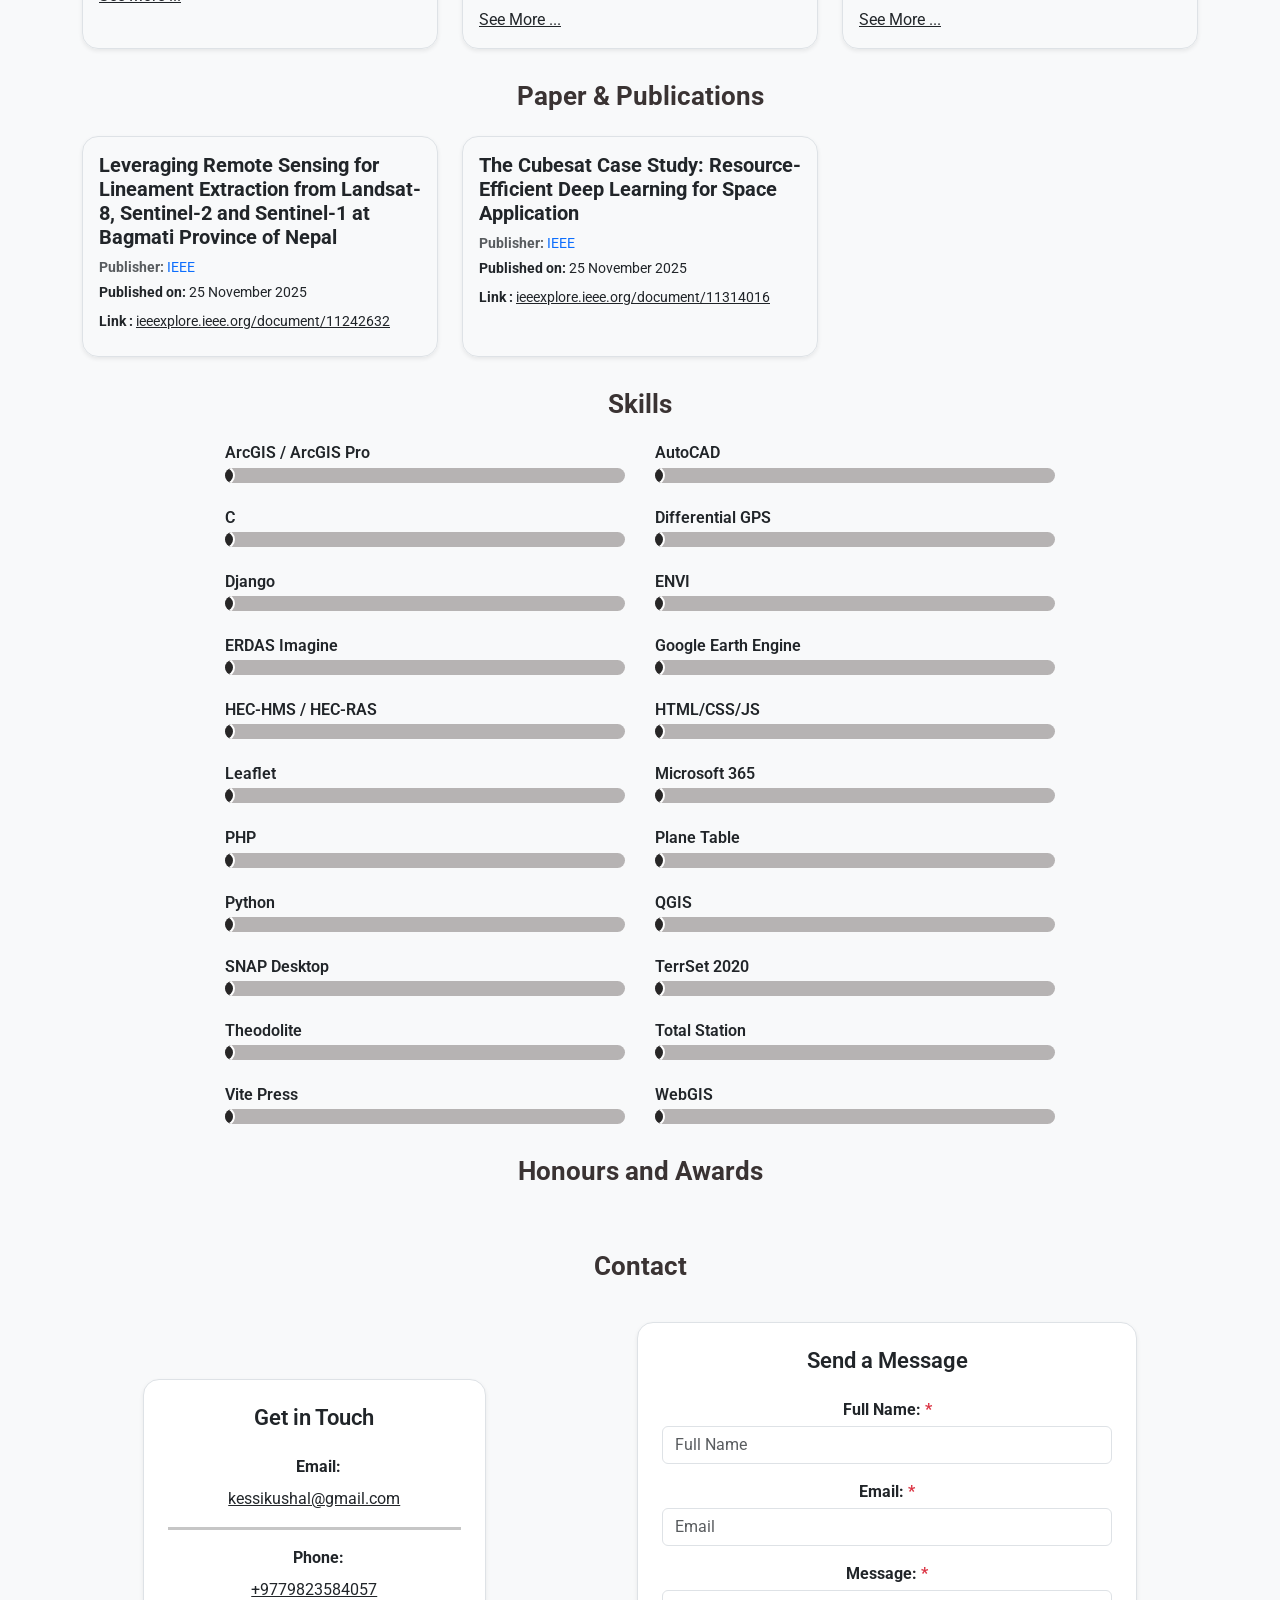
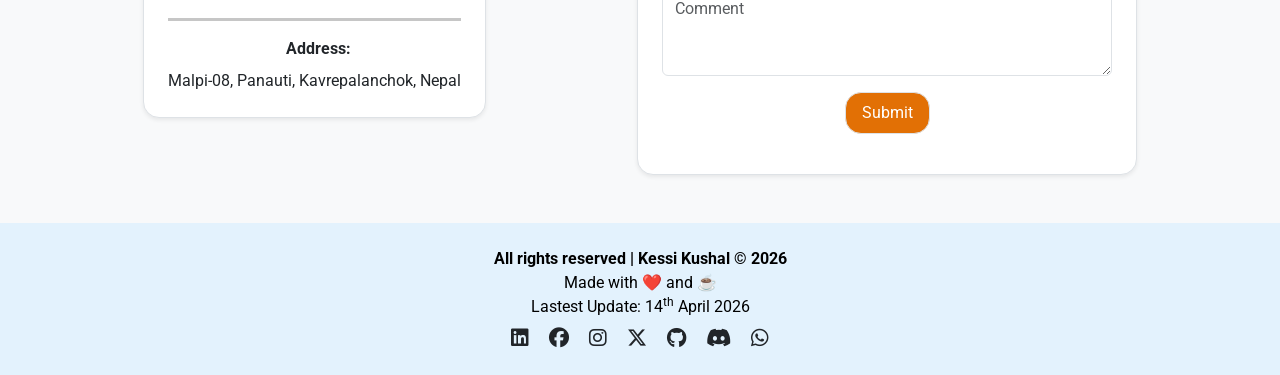
==== commit 88f23175: "V21" ====
--- a/index.html
+++ b/index.html
@@ -196,7 +196,7 @@
                         <i class="bi bi-phone flex-shrink-0 text-danger"></i>
                         <p class="fw-bold mb-0">Phone:</p>
                     </div>
-                    <p><a href="tel:+9779823584057" class="text-reset">+977 9823584057</a></p>
+                    <p><a href="tel:+9779823584057" class="text-reset">+9779823584057</a></p>
                 </div>
                 <hr>
 
@@ -226,7 +226,7 @@
                     <div class="mb-3">
                         <p class="fw-bold mb-1">Message: <span class="text-danger">*</span></p>
                         <textarea id="comment" class="form-control" placeholder="Comment" rows="3" required
-                            minlength="50"></textarea>
+                            minlength="10"></textarea>
                     </div>
                     <button type="submit" class="border rounded-4 px-3 py-2">Submit</button>
                     <p id="status" class="text-center mt-3"></p>
--- a/css/styles.css
+++ b/css/styles.css
@@ -46,7 +46,7 @@
 }
 
 h2:hover {
-  color: #f50808 !important;
+  color: #088af5 !important;
   text-decoration: underline;
   transform: translateY(-5px);
   cursor: pointer;
@@ -146,9 +146,20 @@
   border-radius: 12px 12px 0 0;
 }
 
+.clamp-3 {
+  display: -webkit-box;
+  -webkit-line-clamp: 3;
+  -webkit-box-orient: vertical;
+  overflow: hidden;
+  text-overflow: ellipsis;  
+  line-height: 1.5;
+  max-height: calc(1.5em * 3);
+}
+
+
 /* index css*/
 .hero-section {
-  background: url('../../image/spacecon.JPG') center center no-repeat;
+  background: url('../../image/spacecon2026.JPG') center center no-repeat;
   background-size: contain;
   height: 90vh;
   display: flex;
@@ -301,6 +312,10 @@
   border-radius: 5px;
 }
 
+.gallery-img:hover{
+    transform:scale(1.05);
+}
+
 .gallery-title {
   text-align: center;
   margin-top: 5px;
@@ -339,6 +354,35 @@
   border-radius: 12px;
 }
 
+
+/* Lightbox */
+.lightbox{
+    display:none;
+    position:fixed;
+    z-index:9999;
+    left:0;
+    top:0;
+    width:100%;
+    height:100%;
+    background:rgba(0, 0, 0, 0.695);
+    text-align:center;
+    padding-top:60px;
+}
+
+.lightbox-content{
+    max-width:90%;
+    max-height:85%;
+}
+
+.lightbox-close{
+    position:absolute;
+    top:20px;
+    right:35px;
+    color:rgb(200, 31, 31);
+    font-size:45px;
+    cursor:pointer;
+}
+
  /* Publication link hover effect */
 .ieee-link {
   color: inherit;
@@ -355,12 +399,13 @@
 
 /* Scroll reveal effect for entire main sections */
 .reveal {
-    opacity: 0;
-    transform: translateY(40px); /* start slightly down */
-    transition: all 0.8s ease;
-}
-
+  opacity: 0;
+  transform: translateY(30px);
+  transition: all 0.4s ease-out;
+}
+
+/* When visible */
 .reveal.active {
-    opacity: 1;
-    transform: translateY(0); /* move to normal position */
-}
+  opacity: 1;
+  transform: translateY(0);
+}
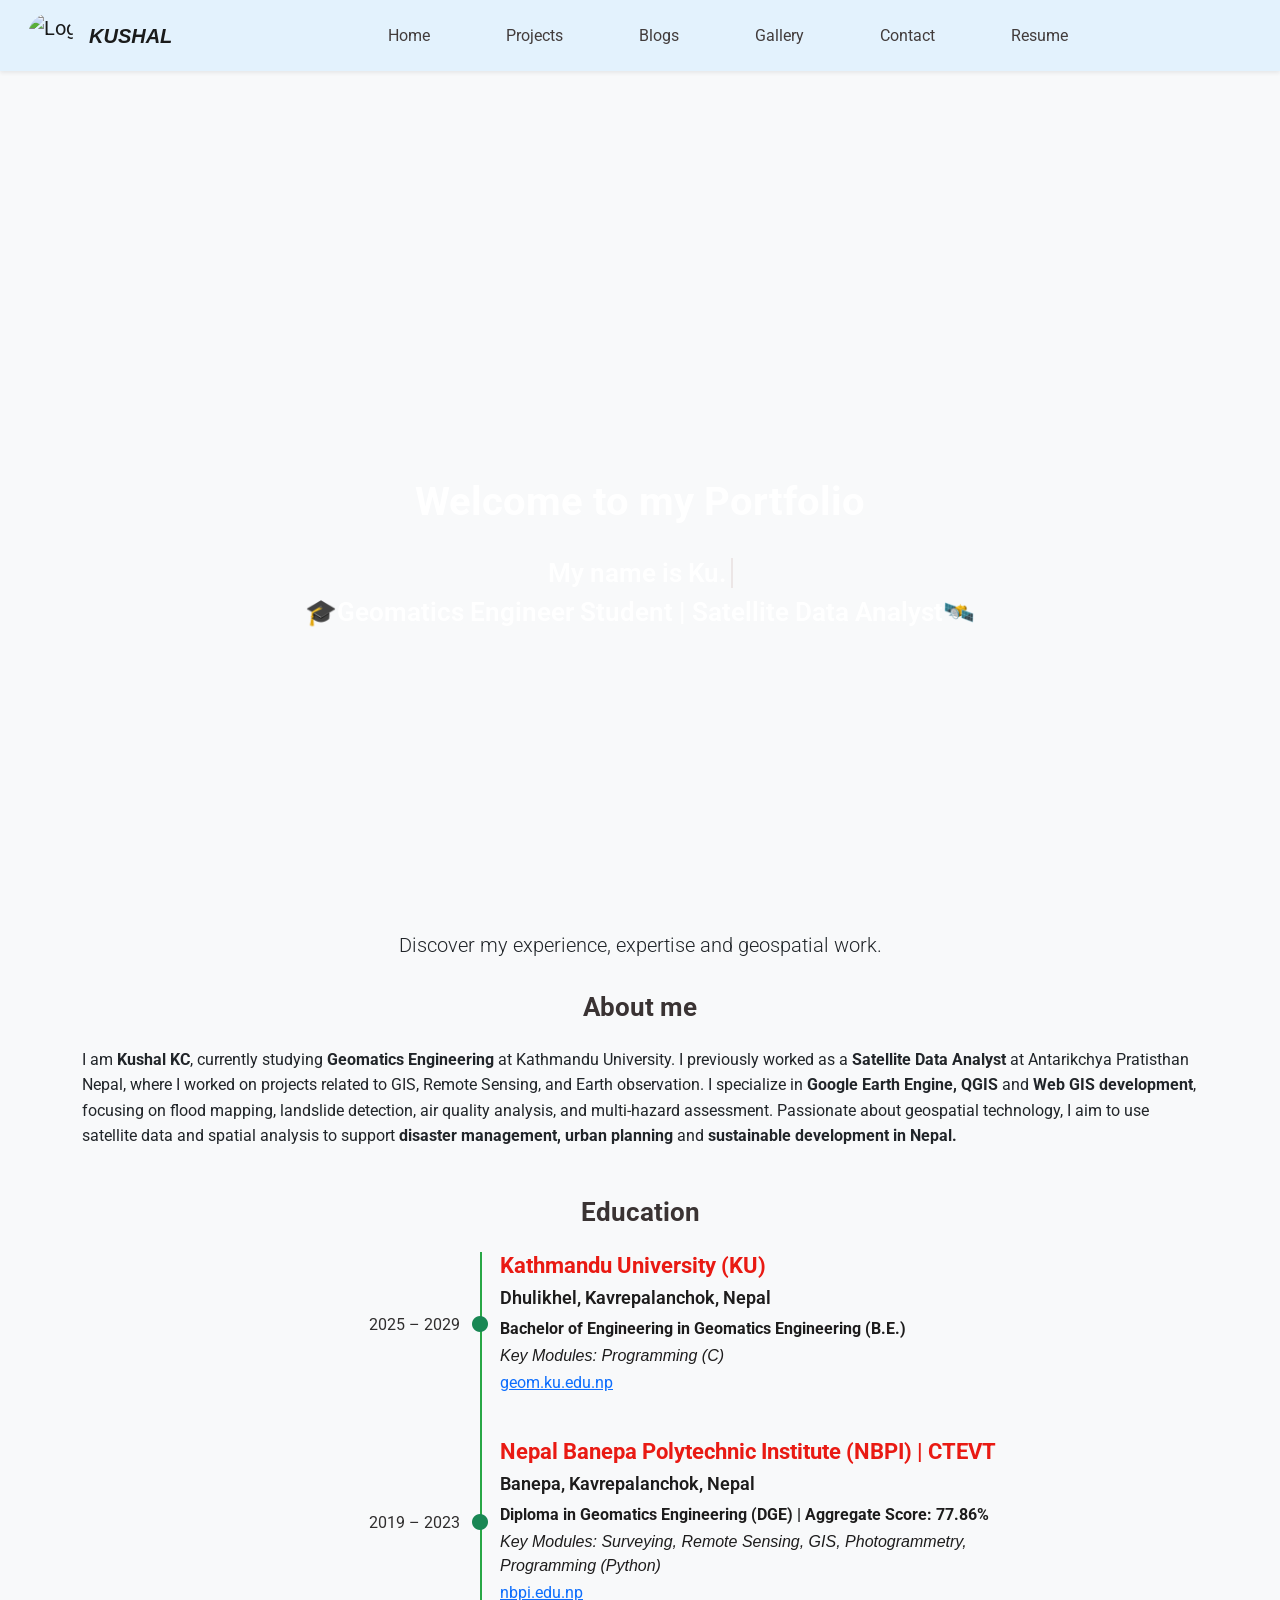
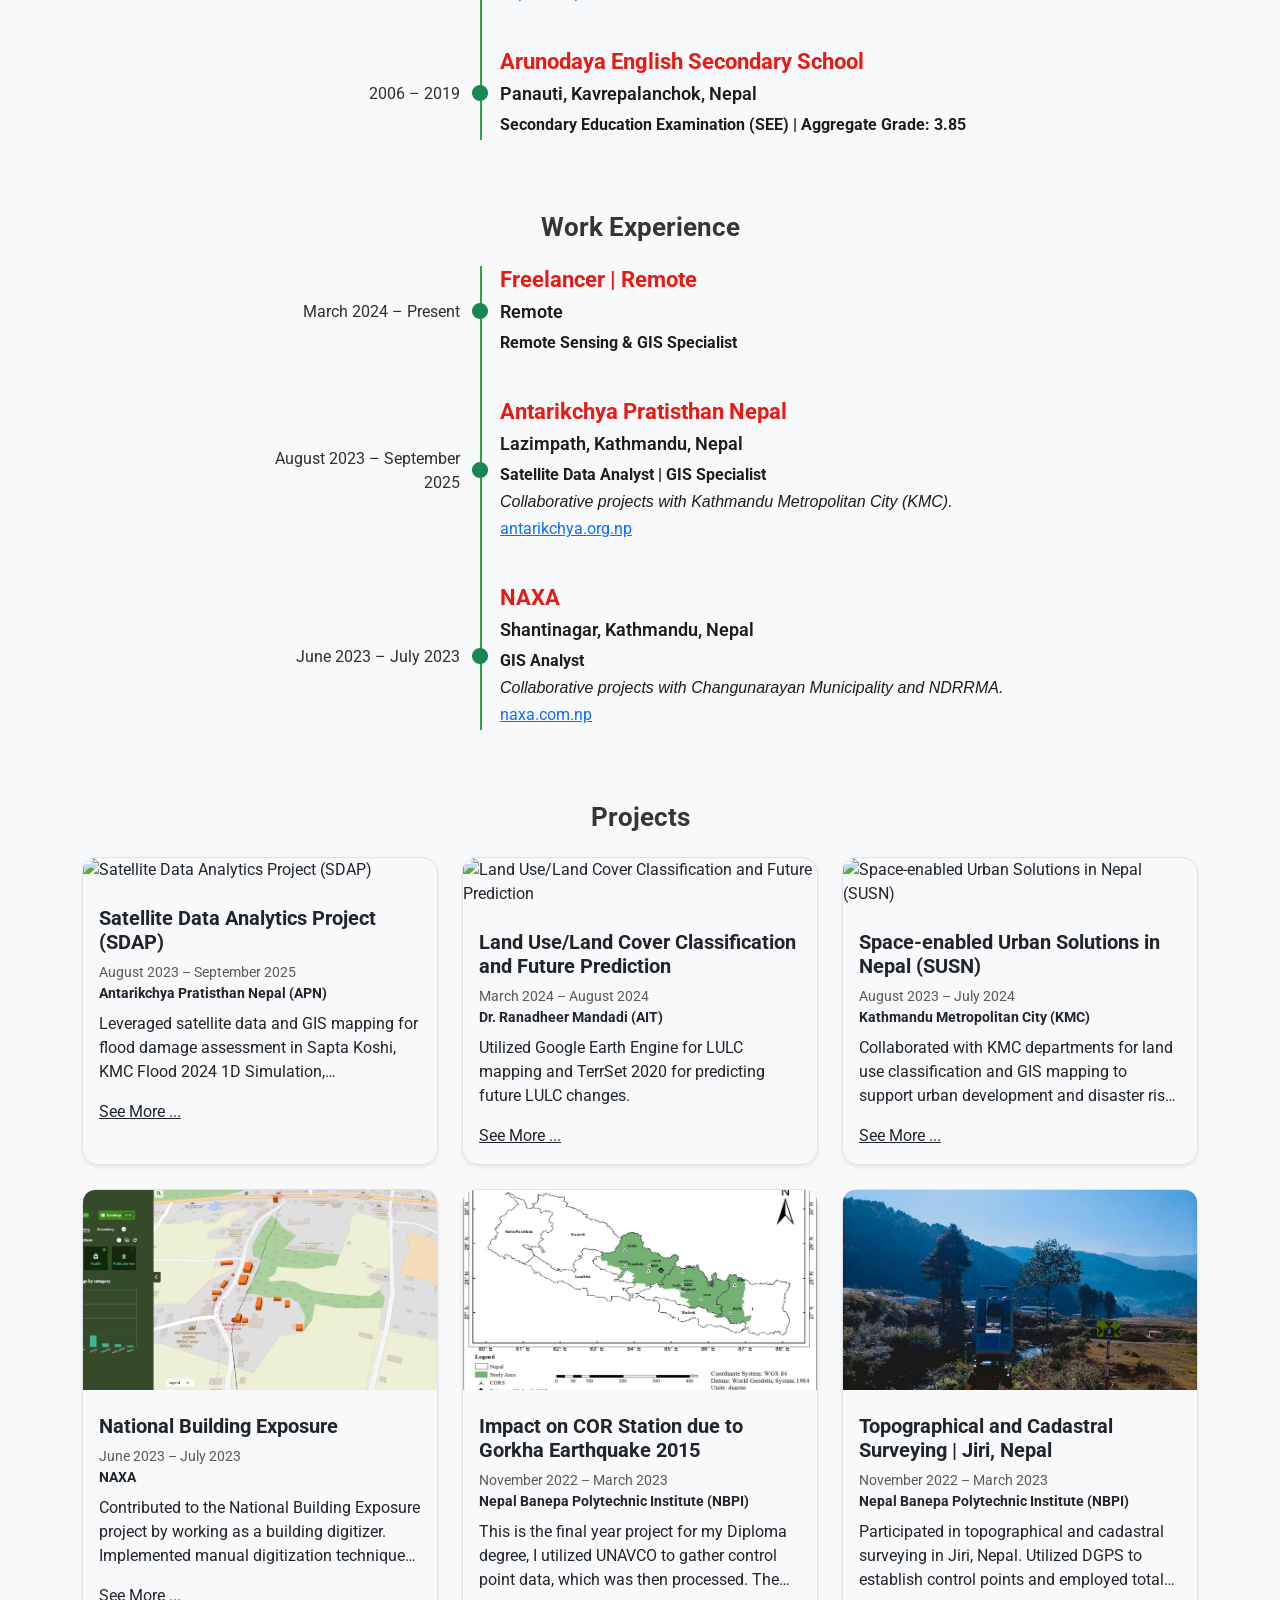
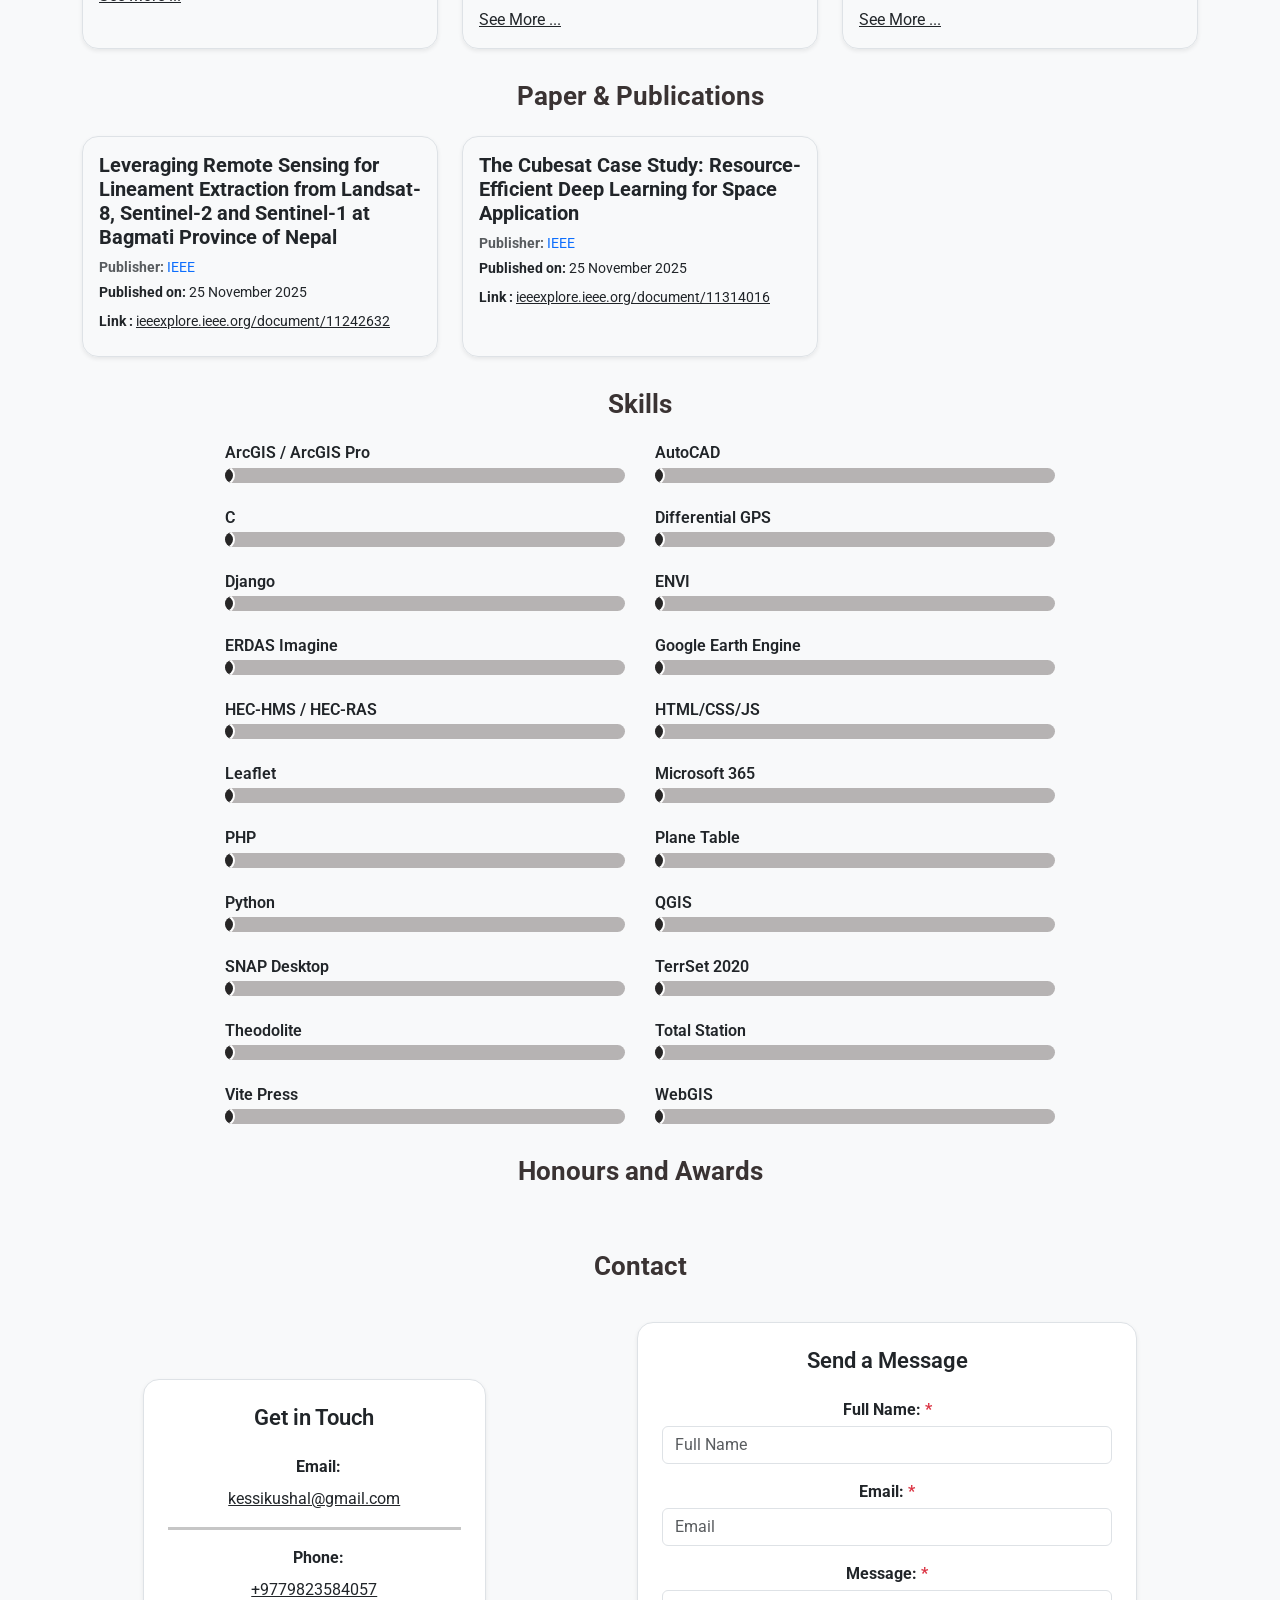
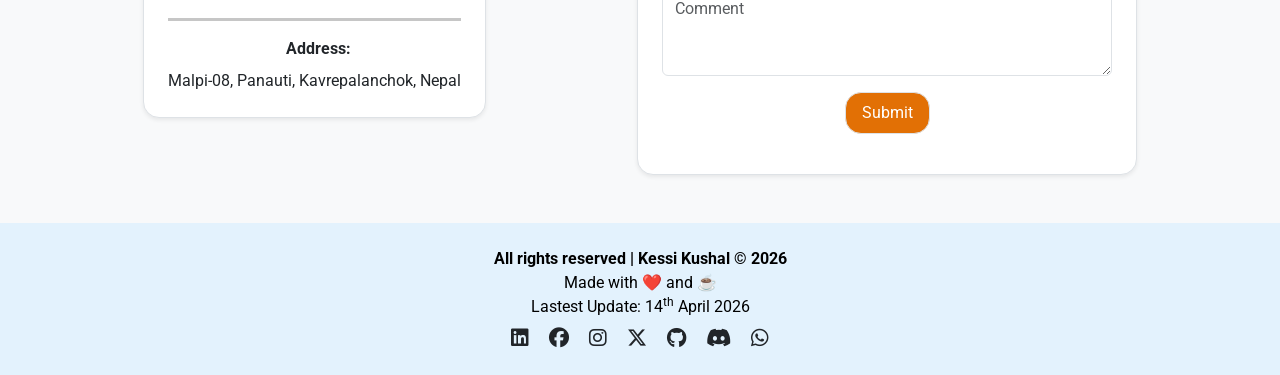
==== commit 820d0be3: "V21" ====
--- a/index.html
+++ b/index.html
@@ -95,7 +95,7 @@
             <h2 class="mt-4">
                 <span id="typing" class="typing"></span>
             </h2>
-            <h2 style="color: rgb(173, 190, 190);">🎓Geomatics Engineer Student | Satellite Data Analyst🛰️</h2>
+            <h2 style="color: rgb(255, 255, 255);">🎓Geomatics Engineer Student | Satellite Data Analyst🛰️</h2>
         </div>
 
         <div class="container text-center mt-5">
--- a/css/styles.css
+++ b/css/styles.css
@@ -185,7 +185,7 @@
   padding-right: 5px;
   white-space: nowrap;
   overflow: hidden;
-  color: #ece6e6;
+  color: #ffffff;
 }
 
 .hero-section h1 {
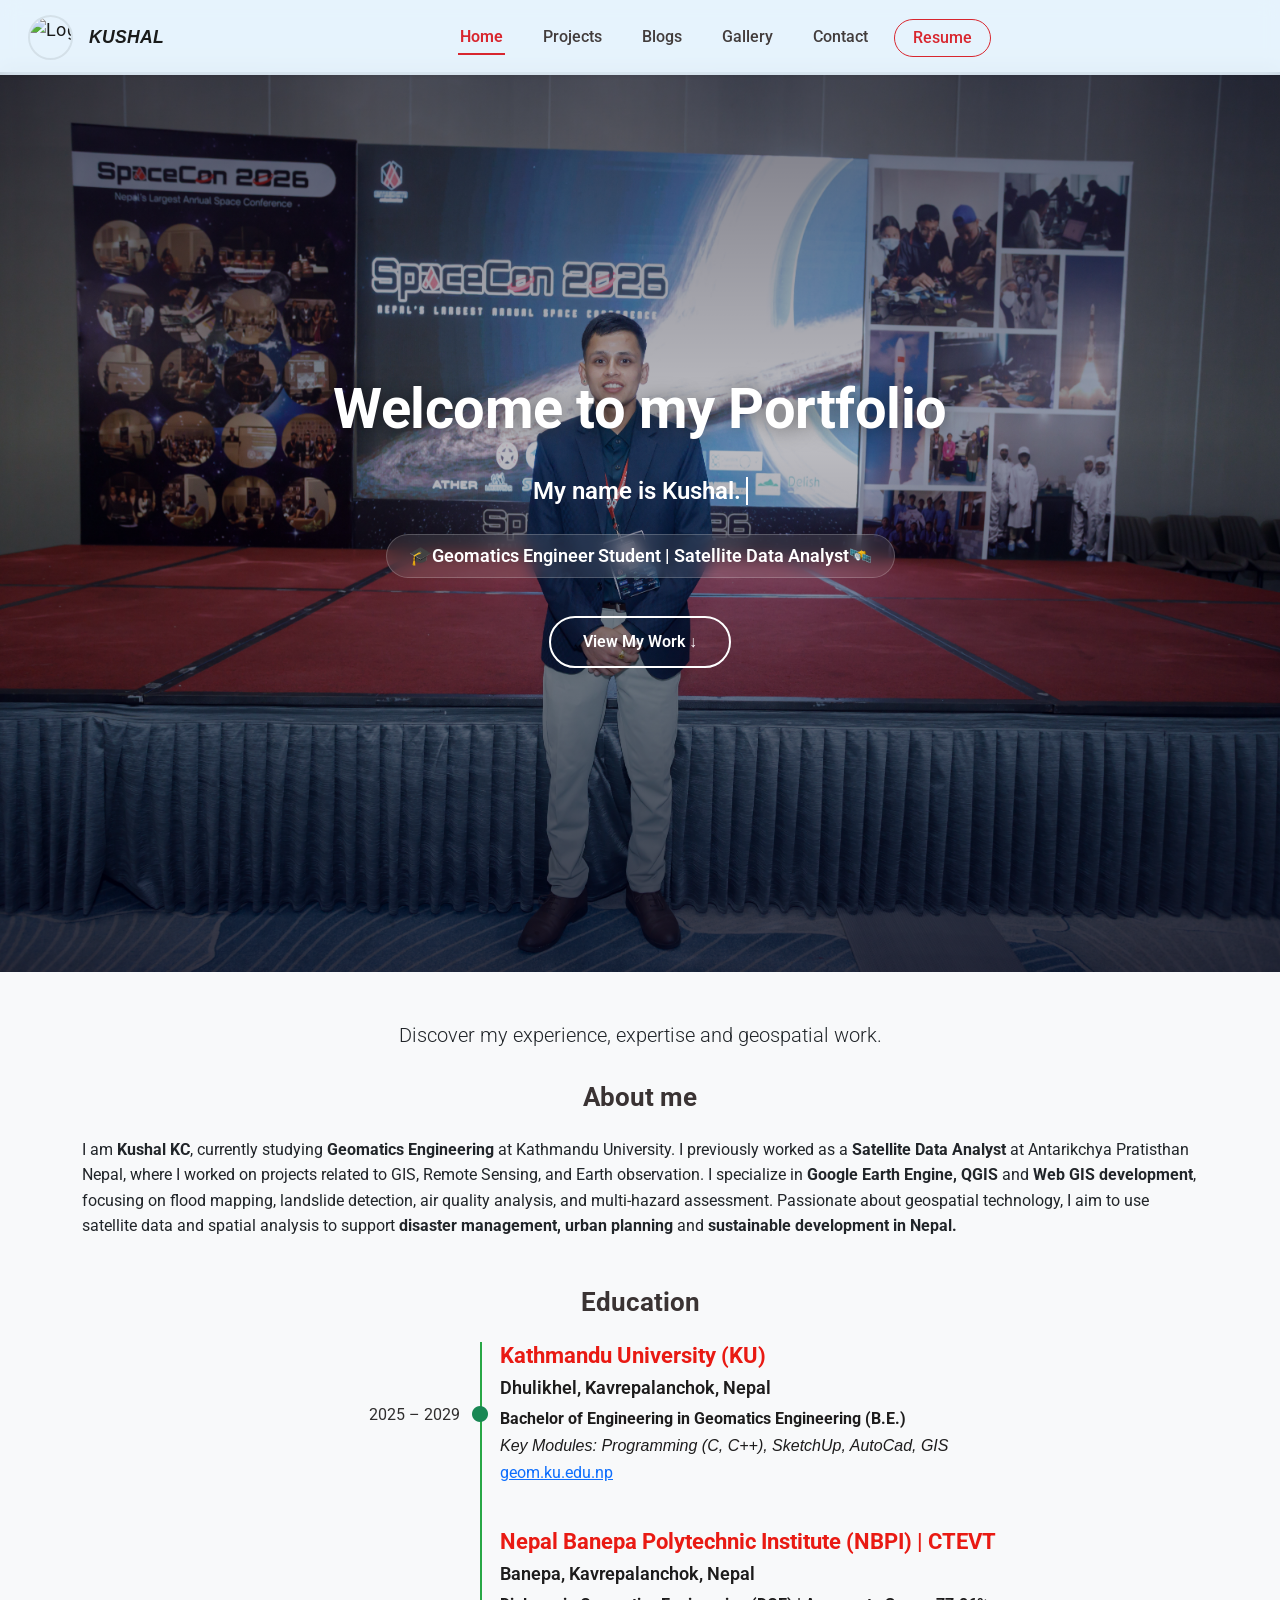
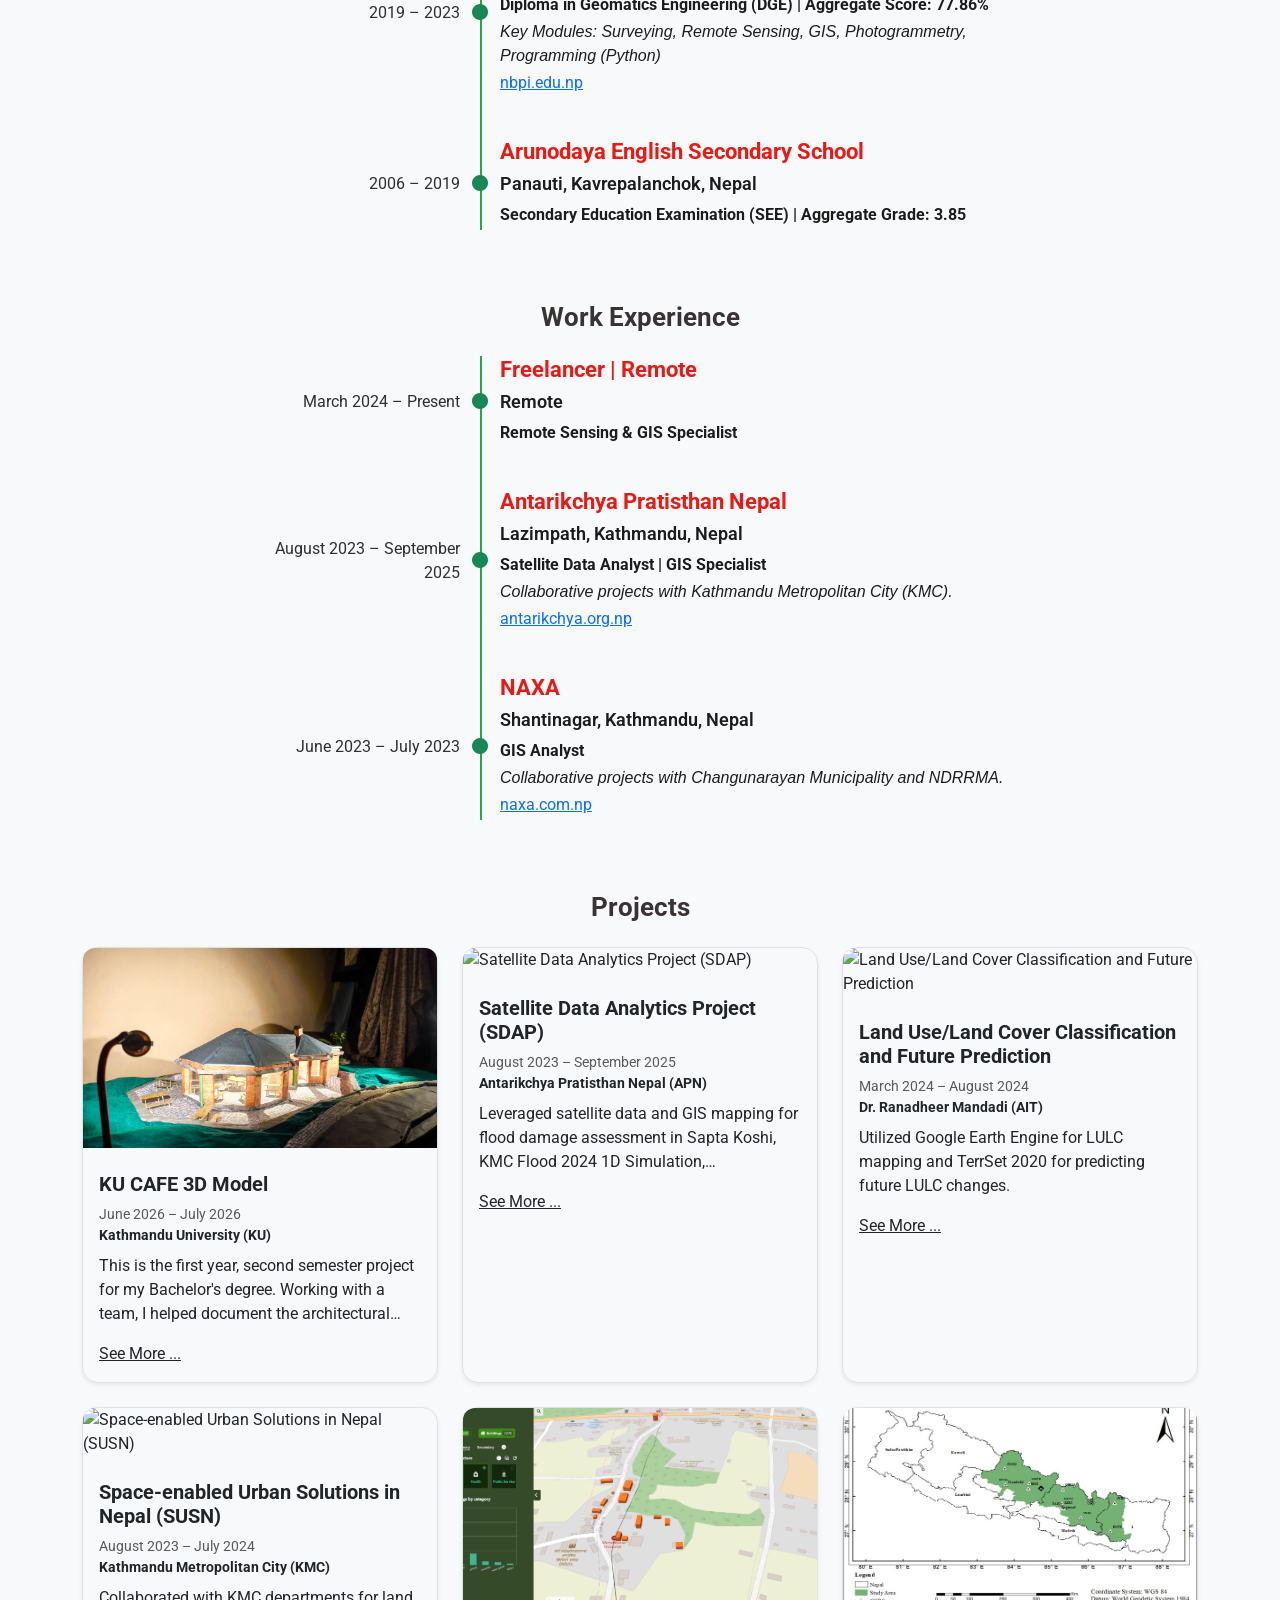
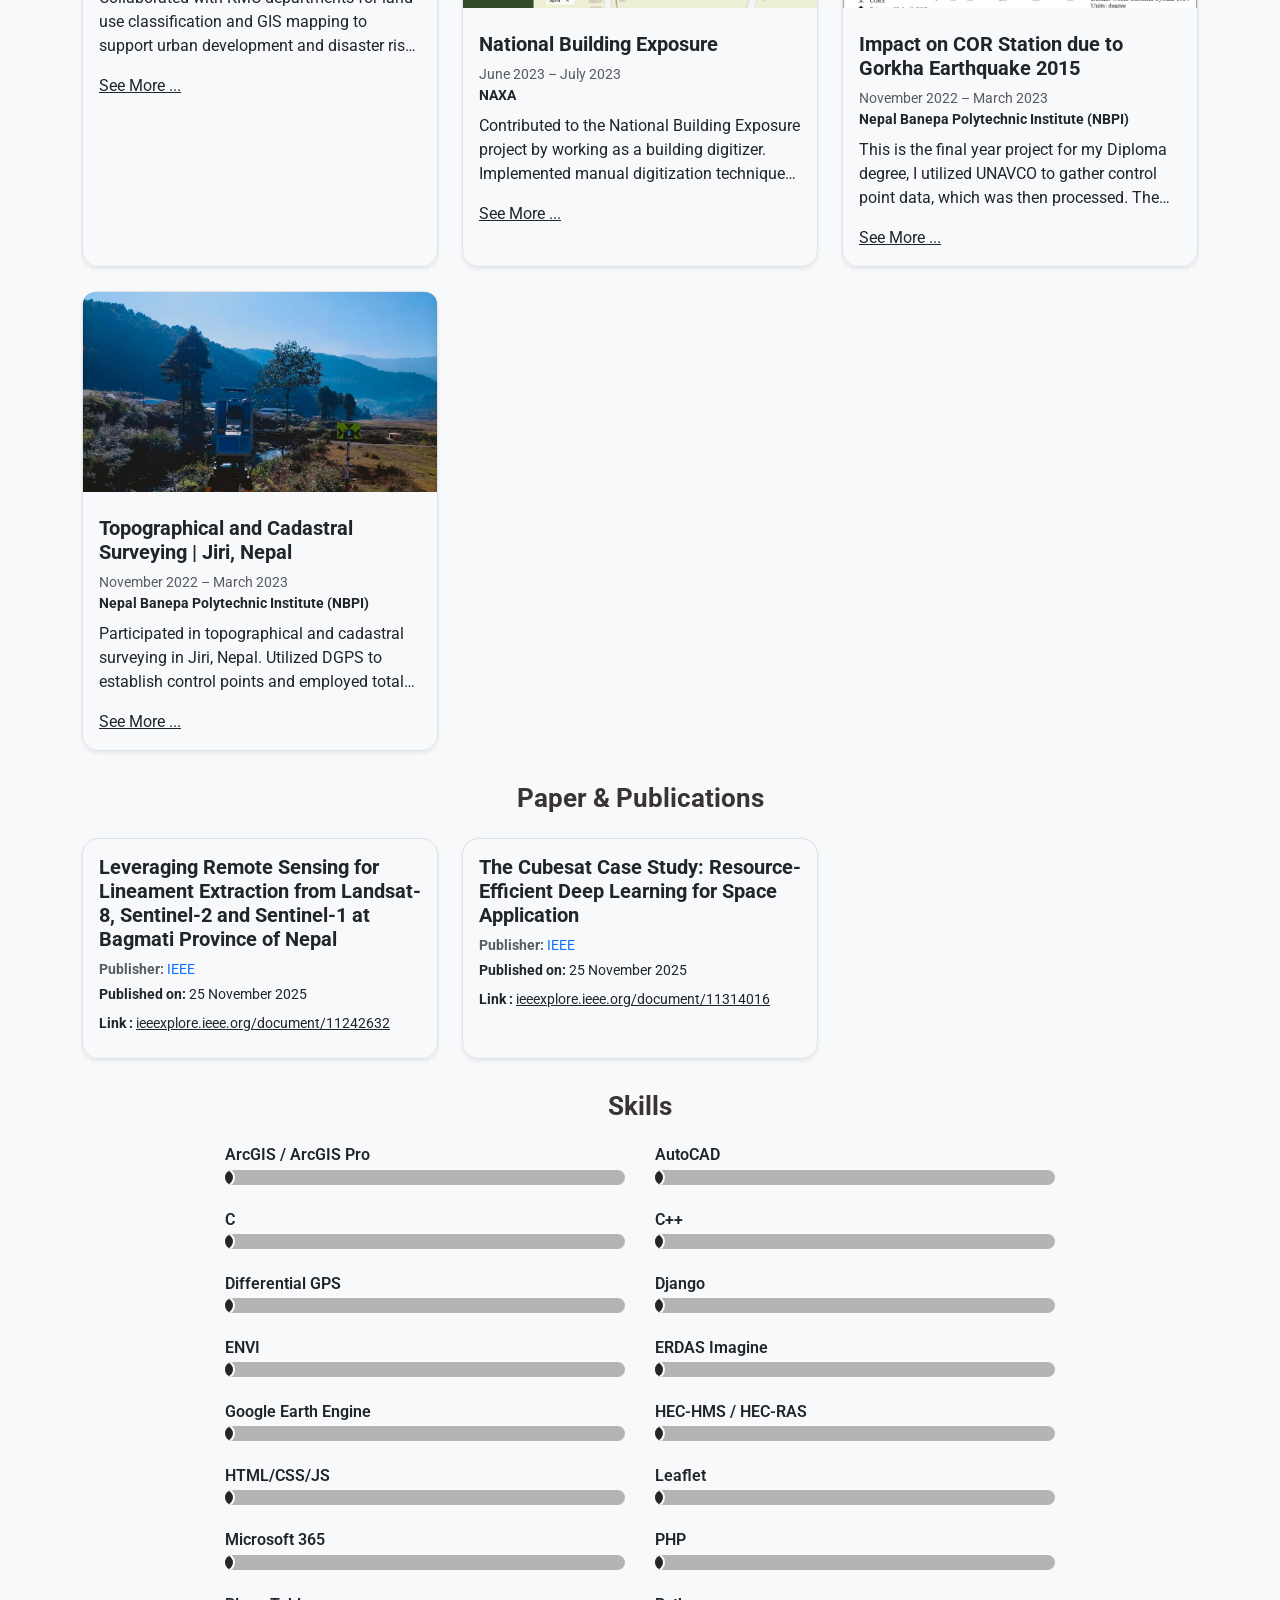
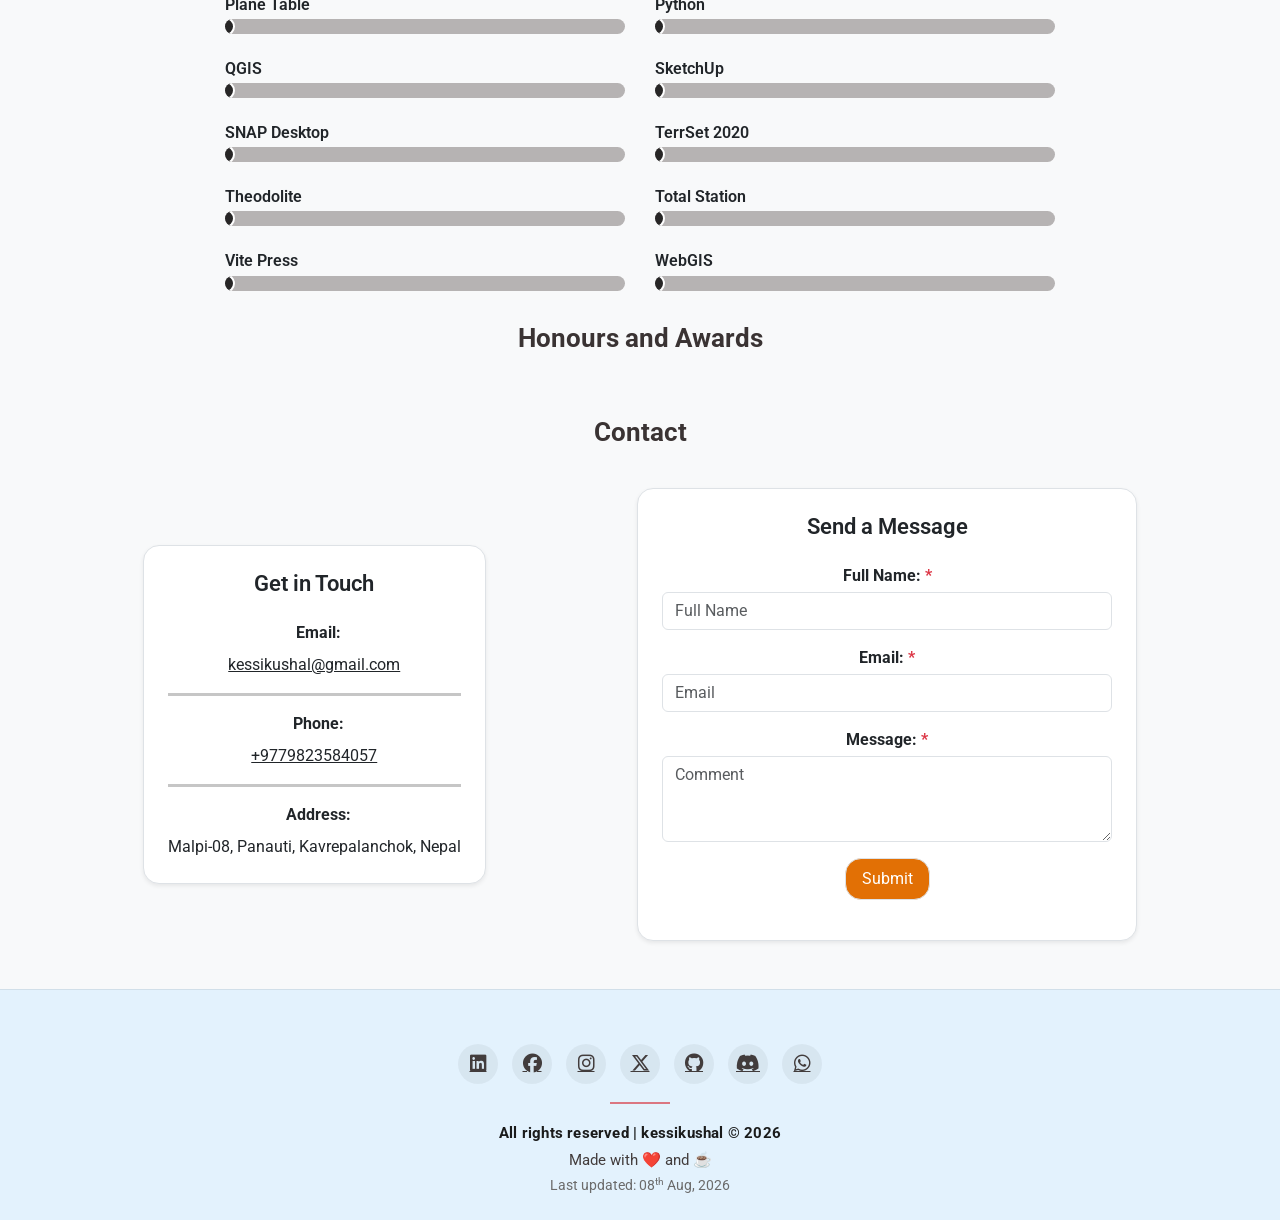
==== commit a6cae5cf: "V22" ====
--- a/index.html
+++ b/index.html
@@ -96,6 +96,7 @@
                 <span id="typing" class="typing"></span>
             </h2>
             <h2 style="color: rgb(255, 255, 255);">🎓Geomatics Engineer Student | Satellite Data Analyst🛰️</h2>
+            <a href="#projects" class="hero-cta">View My Work ↓</a>
         </div>
 
         <div class="container text-center mt-5">
--- a/css/styles.css
+++ b/css/styles.css
@@ -10,7 +10,7 @@
 }
 
 /* Navbar styling */
-.navbar-brand {
+/* .navbar-brand {
   color: #1a1b1b !important;
 }
 
@@ -24,15 +24,168 @@
   color: #f50808 !important;
   text-decoration: underline;
   font-weight: bold;
+} */
+
+/* Navbar container */
+.navbar {
+  background-color: rgba(227, 242, 253, 0.85) !important;
+  backdrop-filter: blur(10px);
+  -webkit-backdrop-filter: blur(10px);
+  padding: 10px 0;
+  transition: box-shadow 0.3s ease, background-color 0.3s ease;
+}
+
+/* Slightly stronger shadow once page is scrolled (add via JS below) */
+.navbar.scrolled {
+  box-shadow: 0 4px 18px rgba(0, 0, 0, 0.08);
+}
+
+/* Brand */
+.navbar-brand {
+  color: #1a1b1b !important;
+  font-size: 1.1rem;
+  letter-spacing: 0.3px;
+}
+
+.navbar-brand img {
+  border: 2px solid rgba(0, 0, 0, 0.08);
+  transition: transform 0.3s ease;
+}
+
+.navbar-brand:hover img {
+  transform: scale(1.08) rotate(-4deg);
+}
+
+/* Nav links */
+.nav-link {
+  position: relative;
+  color: #423c3c !important;
+  margin: 0 18px;
+  font-weight: 500;
+  padding: 6px 2px !important;
+}
+
+/* Animated underline */
+.nav-link::after {
+  content: "";
+  position: absolute;
+  left: 0;
+  bottom: 0;
+  width: 0;
+  height: 2px;
+  background-color: #d8262f;
+  transition: width 0.3s ease;
+}
+
+.nav-link:hover::after,
+.nav-link.active::after {
+  width: 100%;
+}
+
+.nav-link:hover {
+  color: #d8262f !important;
+  text-decoration: none;
+  font-weight: 500;
+}
+
+/* Active page indicator (no underline hack, just color) */
+.nav-link.active {
+  color: #d8262f !important;
+  font-weight: 600;
+}
+
+/* Resume link styled as a subtle button */
+.nav-item:last-child .nav-link {
+  border: 1.5px solid #d8262f;
+  border-radius: 20px;
+  padding: 6px 18px !important;
+  margin-left: 6px;
+  color: #d8262f !important;
+}
+
+.nav-item:last-child .nav-link:hover {
+  background-color: #d8262f;
+  color: #fff !important;
+}
+
+.nav-item:last-child .nav-link::after {
+  display: none;
 }
 
 /* Footer styling */
-.footer {
+/* .footer {
   position: relative;
   bottom: 0;
   width: 100%;
   font-size: 1rem;
-}
+} */
+
+
+.footer {
+  position: relative;
+  width: 100%;
+  background-color: #e3f2fd;
+  color: #000;
+  padding: 2.5rem 1rem 1.5rem;
+  border-top: 1px solid rgba(0, 0, 0, 0.08);
+  font-size: 0.95rem;
+}
+
+.footer-content {
+  max-width: 700px;
+  margin: 0 auto;
+}
+
+.footer p {
+  color: #423c3c;
+}
+
+.footer .fw-bold {
+  color: #1a1b1b;
+  letter-spacing: 0.2px;
+}
+
+/* Social icons */
+.social-icons {
+  display: flex;
+  justify-content: center;
+  gap: 14px;
+  margin-top: 14px;
+}
+
+.social-icons a {
+  display: inline-flex;
+  align-items: center;
+  justify-content: center;
+  width: 40px;
+  height: 40px;
+  border-radius: 50%;
+  background-color: rgba(0, 0, 0, 0.05);
+  color: #423c3c !important;
+  transition: all 0.25s ease;
+}
+
+.social-icons a:hover {
+  background-color: #d8262f;
+  color: #fff !important;
+  transform: translateY(-3px);
+}
+
+/* Divider before the fine print */
+.footer-divider {
+  width: 60px;
+  height: 2px;
+  background-color: #d8262f;
+  margin: 18px auto;
+  border: none;
+  opacity: 0.6;
+}
+
+.footer .update-note {
+  font-size: 0.85rem;
+  color: #6b6b6b;
+}
+
 
 h1 {
   font-weight: 600;
@@ -158,8 +311,8 @@
 
 
 /* index css*/
-.hero-section {
-  background: url('../../image/spacecon2026.JPG') center center no-repeat;
+/* .hero-section {
+  background: url('../../image/spacecon2026.jpg') center center no-repeat;
   background-size: contain;
   height: 90vh;
   display: flex;
@@ -168,10 +321,10 @@
   align-items: center;
   text-align: center;
   color: white;
-}
+} */
 
 /* On smaller screens, remove extra space from top/bottom */
-@media (max-width: 700px) {
+/* @media (max-width: 700px) {
   .hero-section {
     width: 100%;
     height: 85vh;
@@ -190,6 +343,80 @@
 
 .hero-section h1 {
   margin-top: 160px;
+} */
+
+.hero-section {
+  position: relative;
+  background: url('../../image/spacecon2026.jpg') center 20% / cover no-repeat;
+  height: 100vh;
+  display: flex;
+  flex-direction: column;
+  justify-content: center;
+  align-items: center;
+  text-align: center;
+  color: white;
+  overflow: hidden;
+}
+
+/* Gradient overlay so text is readable regardless of what's behind it */
+.hero-section::before {
+  content: "";
+  position: absolute;
+  inset: 0;
+  background: linear-gradient(
+    to bottom,
+    rgba(0, 0, 20, 0.55) 0%,
+    rgba(0, 0, 20, 0.25) 40%,
+    rgba(0, 0, 20, 0.75) 100%
+  );
+  z-index: 1;
+}
+
+/* Push actual content above the overlay */
+.hero-section > * {
+  position: relative;
+  z-index: 2;
+}
+
+.hero-section h1 {
+  margin-top: 0;
+  font-size: clamp(2rem, 5vw, 3.5rem);
+  text-shadow: 0 2px 20px rgba(0,0,0,0.5);
+  letter-spacing: -0.5px;
+}
+
+.typing {
+  font-size: clamp(1.1rem, 2.5vw, 1.5rem);
+  border-right: 2px solid #fff;
+  padding-right: 5px;
+  white-space: nowrap;
+  overflow: hidden;
+  color: #ffffff;
+}
+
+.hero-section h2:last-of-type {
+  background: rgba(255, 255, 255, 0.1);
+  backdrop-filter: blur(8px);
+  border: 1px solid rgba(255,255,255,0.2);
+  padding: 10px 22px;
+  border-radius: 50px;
+  font-size: clamp(0.9rem, 2vw, 1.15rem);
+  margin-top: 20px;
+}
+
+.hero-cta {
+  margin-top: 30px;
+  padding: 12px 32px;
+  border: 2px solid white;
+  border-radius: 50px;
+  color: white;
+  text-decoration: none;
+  font-weight: 600;
+  transition: all 0.3s ease;
+}
+.hero-cta:hover {
+  background: white;
+  color: #0a0a2a;
 }
 
 /* skill css */
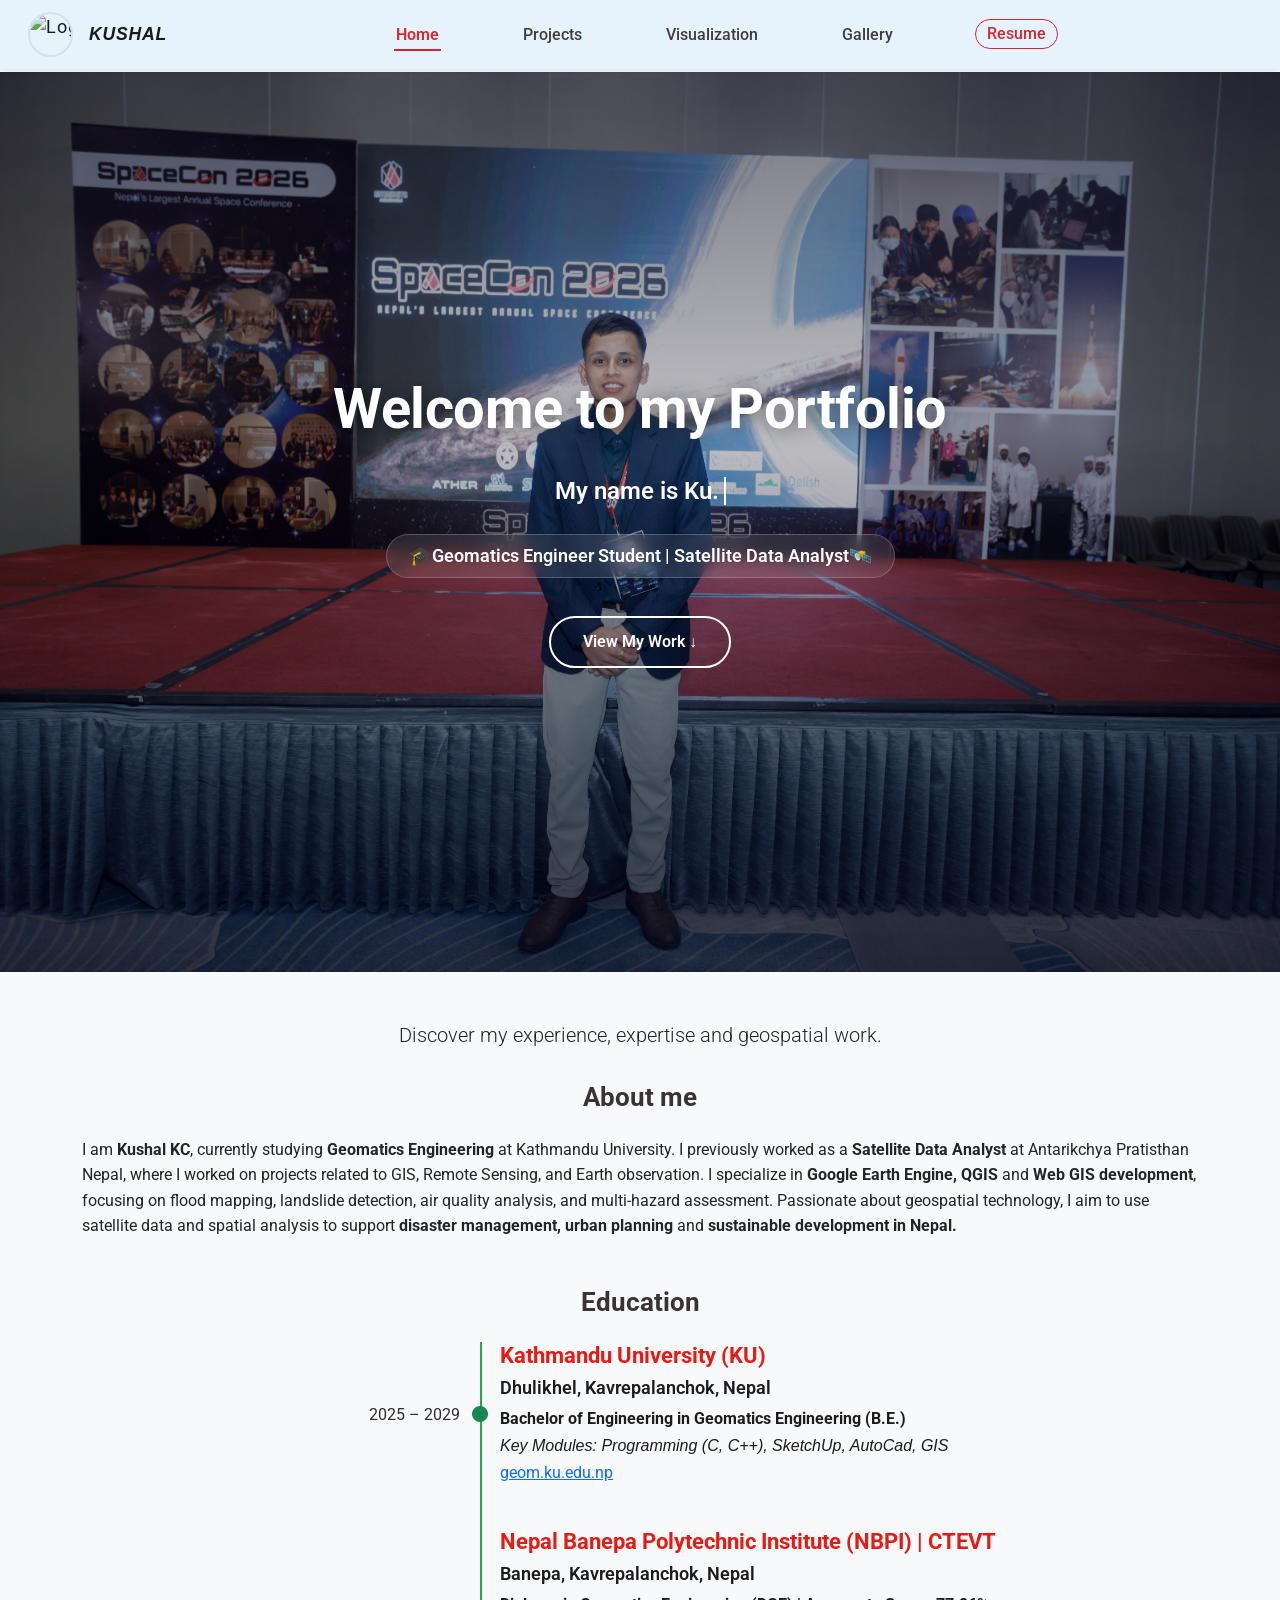
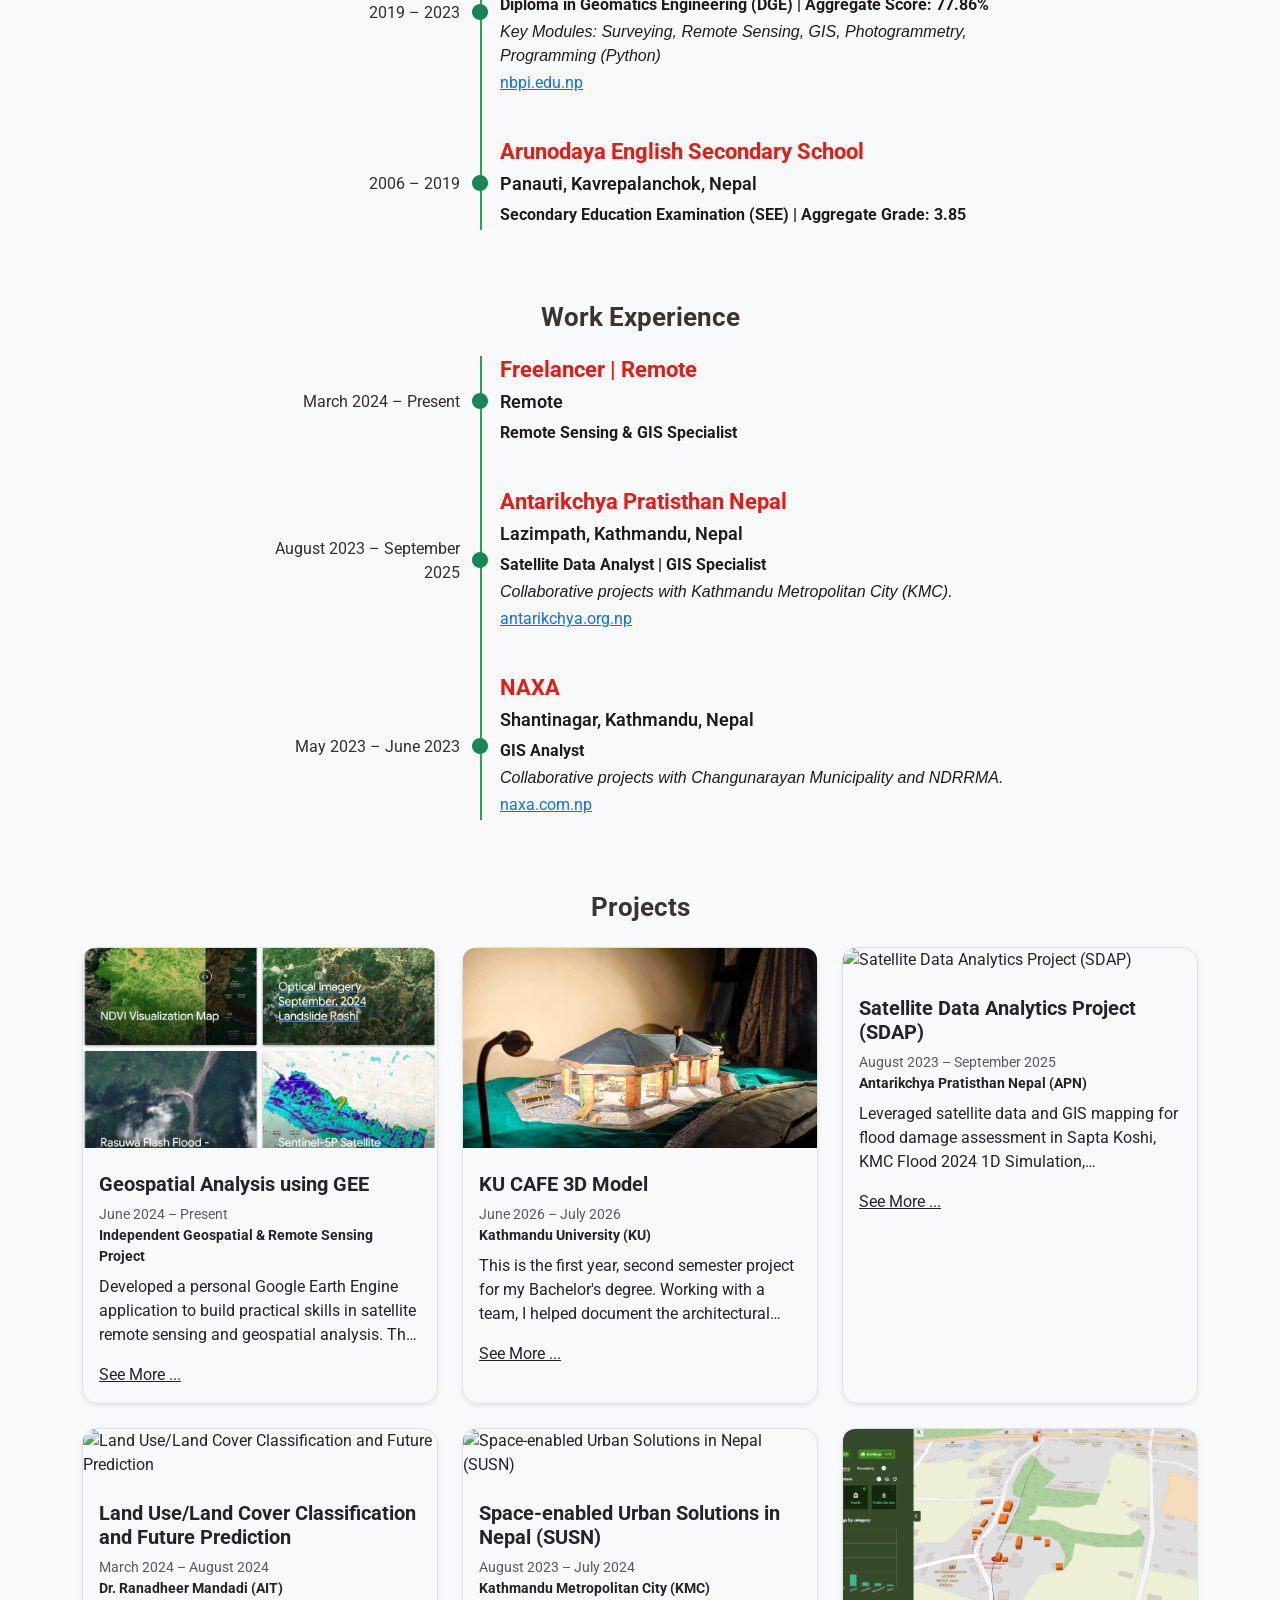
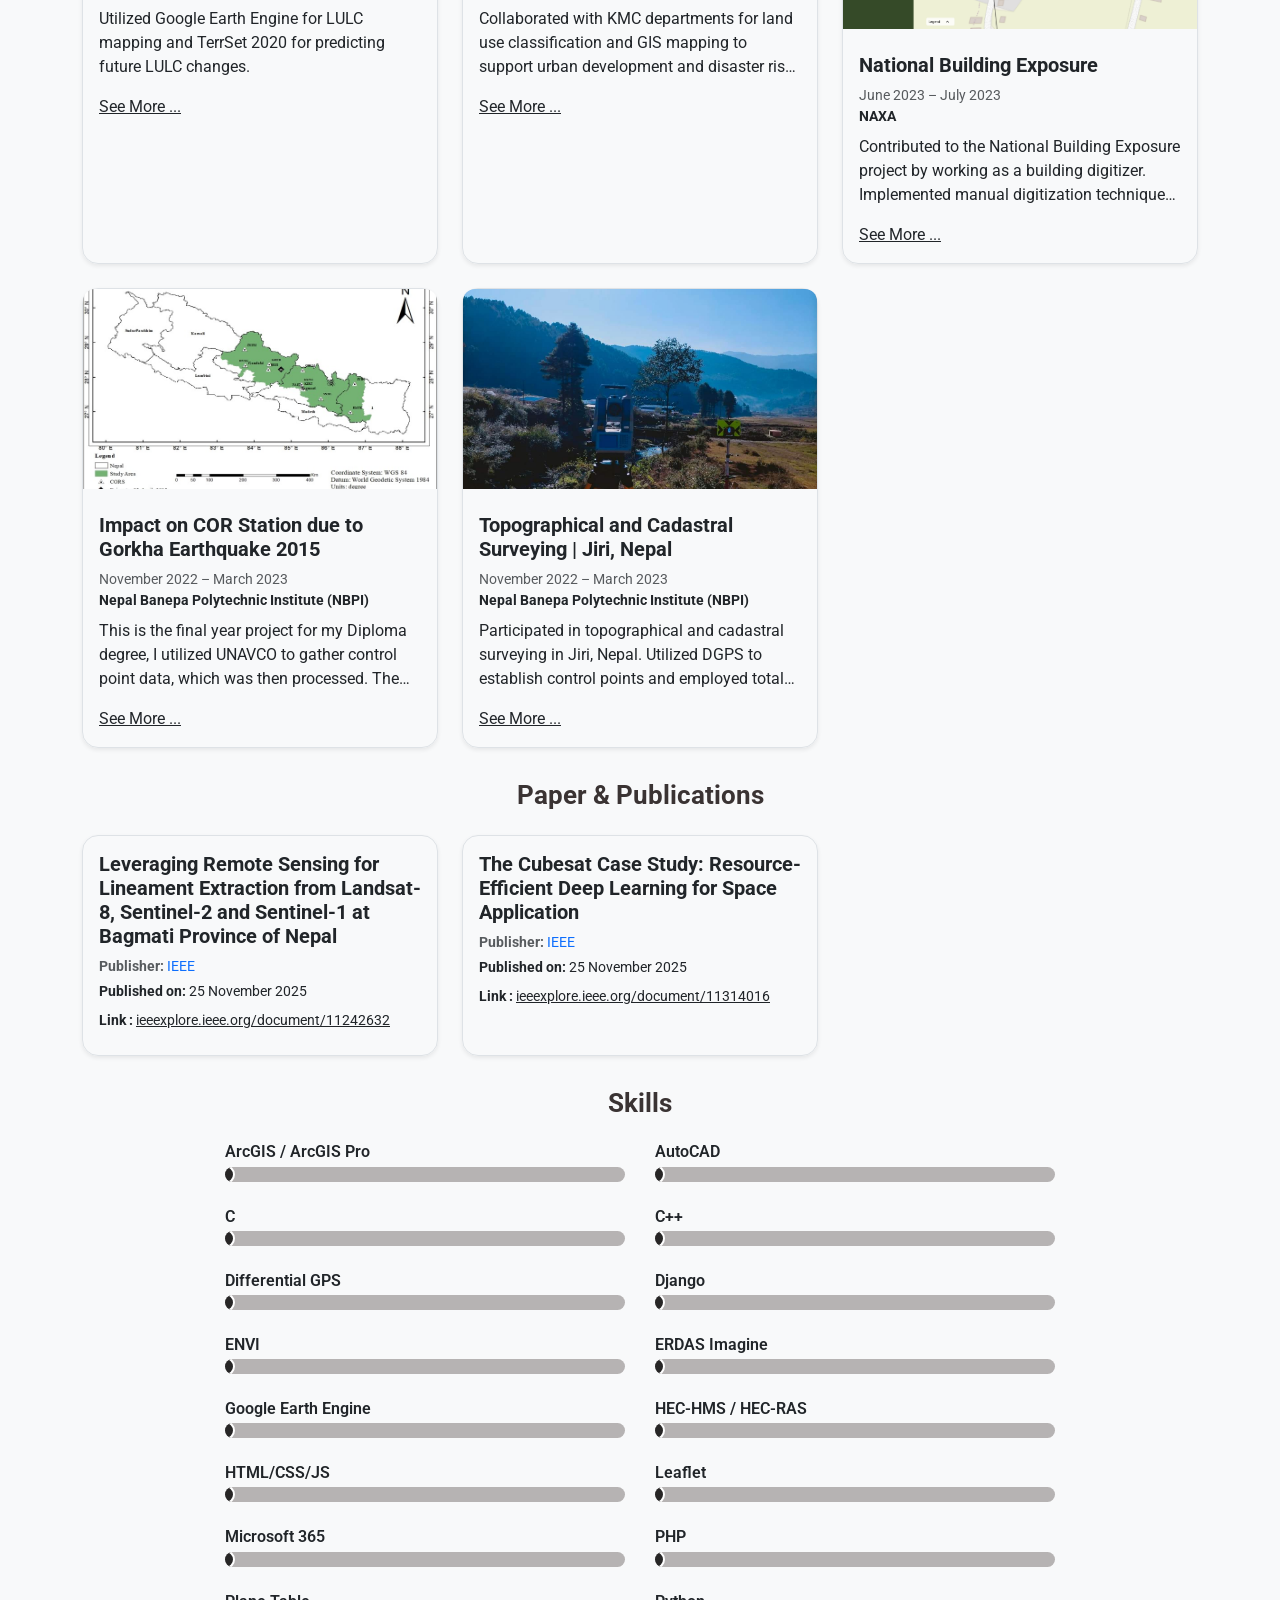
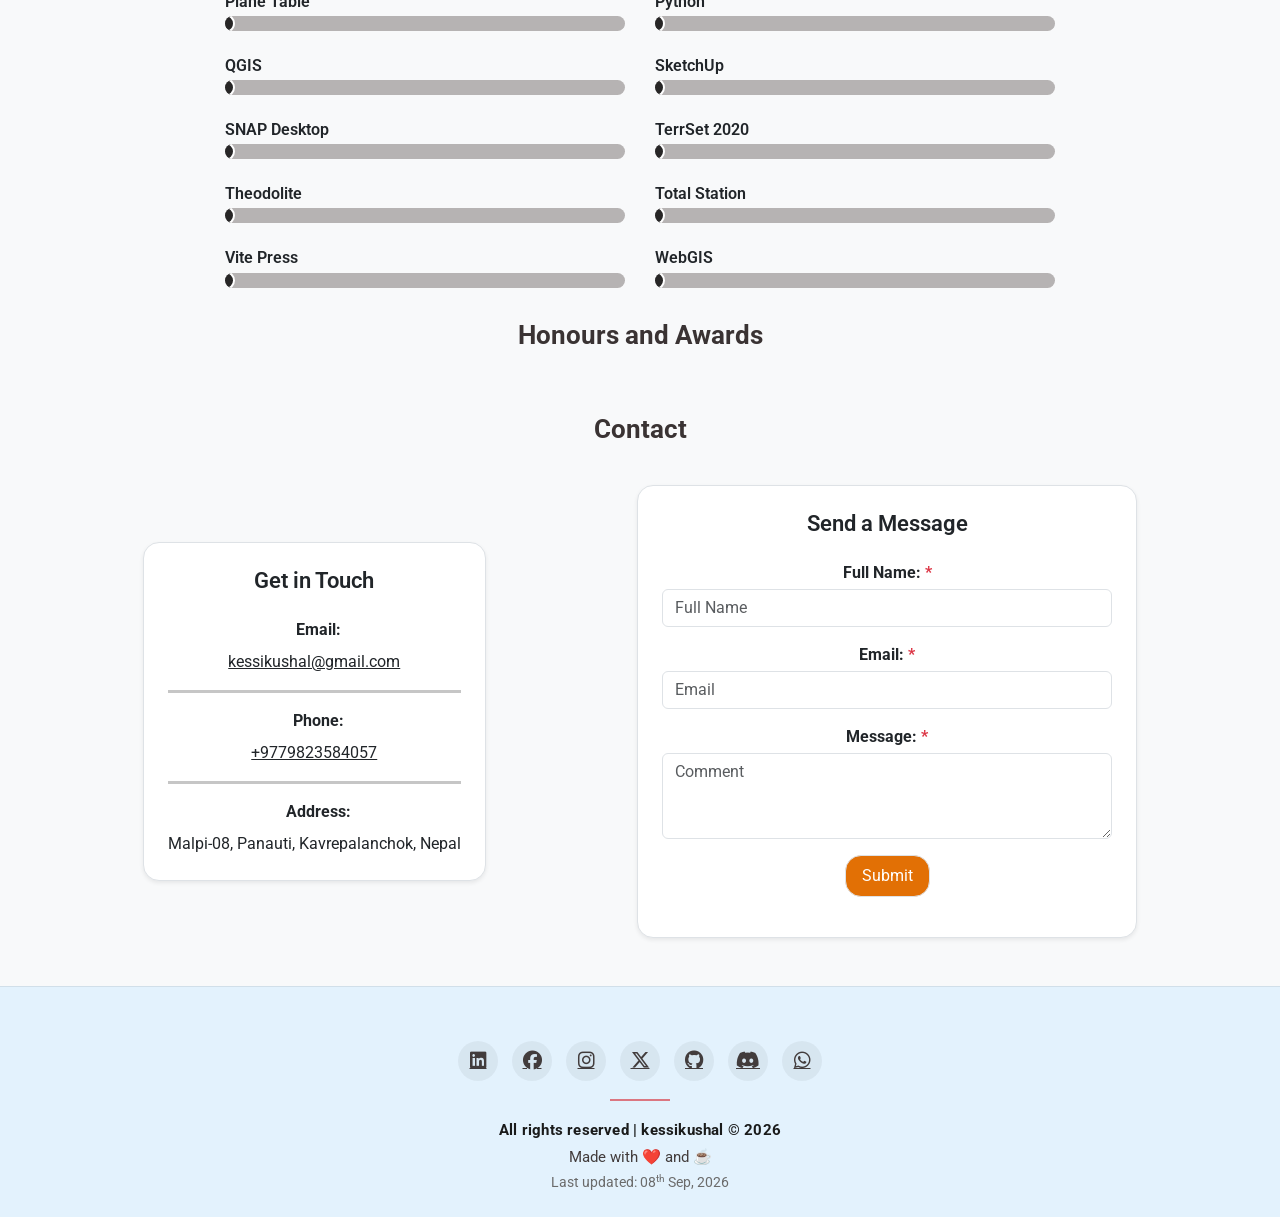
==== commit 3a660860: "v28" ====
--- a/index.html
+++ b/index.html
@@ -4,7 +4,7 @@
 <head>
     <meta charset="UTF-8" />
     <meta name="viewport" content="width=device-width, initial-scale=1.0" />
-    <title>Kushal KC | Geomatics Engineer & Satellite Data Analyst</title>
+    <title>Kushal KC | Geomatics Engineer | Satellite Data Analyst</title>
     
     <!-- Canonical URL -->
     <link rel="canonical" href="https://www.kckushal.com.np/" />
@@ -14,7 +14,7 @@
         content="Official portfolio of Kushal KC — Geomatics Engineer and Satellite Data Analyst from Nepal. Specializes in GIS, Remote Sensing, Google Earth Engine, Web GIS, and Spatial Data Visualization. Explore projects, research, and maps." />
 
     <meta name="keywords"
-        content="Kushal KC, Kessi, Geomatics Engineer Nepal, Satellite Data Analyst Nepal, GIS Specialist, Remote Sensing, Google Earth Engine, Web GIS Developer, Mapping, Kathmandu University, Nepal GIS Portfolio" />
+        content="Kushal, Kushal KC, Kessi, kessiKushal KCkushal, KC, Geomatics Engineer Nepal, Satellite Data Analyst Nepal, GIS Specialist, Remote Sensing, Google Earth Engine, Web GIS Developer, Mapping, Kathmandu University, Nepal GIS Portfolio" />
 
     <meta name="author" content="Kushal KC" />
     <meta name="robots" content="index, follow" />
--- a/css/styles.css
+++ b/css/styles.css
@@ -9,29 +9,13 @@
   scroll-behavior: smooth;
 }
 
-/* Navbar styling */
-/* .navbar-brand {
-  color: #1a1b1b !important;
-}
-
-.nav-link {
-  color: #423c3c !important;
-  margin: 0 30px;
-  transition: color 0.3s ease;
-}
-
-.nav-link:hover {
-  color: #f50808 !important;
-  text-decoration: underline;
-  font-weight: bold;
-} */
 
 /* Navbar container */
 .navbar {
   background-color: rgba(227, 242, 253, 0.85) !important;
-  backdrop-filter: blur(10px);
+  backdrop-filter: blur(10px);  
   -webkit-backdrop-filter: blur(10px);
-  padding: 10px 0;
+  padding: 7px 0;
   transition: box-shadow 0.3s ease, background-color 0.3s ease;
 }
 
@@ -44,7 +28,7 @@
 .navbar-brand {
   color: #1a1b1b !important;
   font-size: 1.1rem;
-  letter-spacing: 0.3px;
+  letter-spacing: 0.8px;
 }
 
 .navbar-brand img {
@@ -53,16 +37,16 @@
 }
 
 .navbar-brand:hover img {
-  transform: scale(1.08) rotate(-4deg);
+  transform: scale(1.15) rotate(10deg);
 }
 
 /* Nav links */
 .nav-link {
   position: relative;
   color: #423c3c !important;
-  margin: 0 18px;
+  margin: 0 40px;
   font-weight: 500;
-  padding: 6px 2px !important;
+  padding: 4px 2px !important;
 }
 
 /* Animated underline */
@@ -98,8 +82,8 @@
 .nav-item:last-child .nav-link {
   border: 1.5px solid #d8262f;
   border-radius: 20px;
-  padding: 6px 18px !important;
-  margin-left: 6px;
+  padding: 2px 11px !important;
+  /* margin-left:   10px; */
   color: #d8262f !important;
 }
 
@@ -301,8 +285,9 @@
 
 .clamp-3 {
   display: -webkit-box;
+  -webkit-box-orient: vertical;
   -webkit-line-clamp: 3;
-  -webkit-box-orient: vertical;
+  line-clamp: 3;
   overflow: hidden;
   text-overflow: ellipsis;  
   line-height: 1.5;
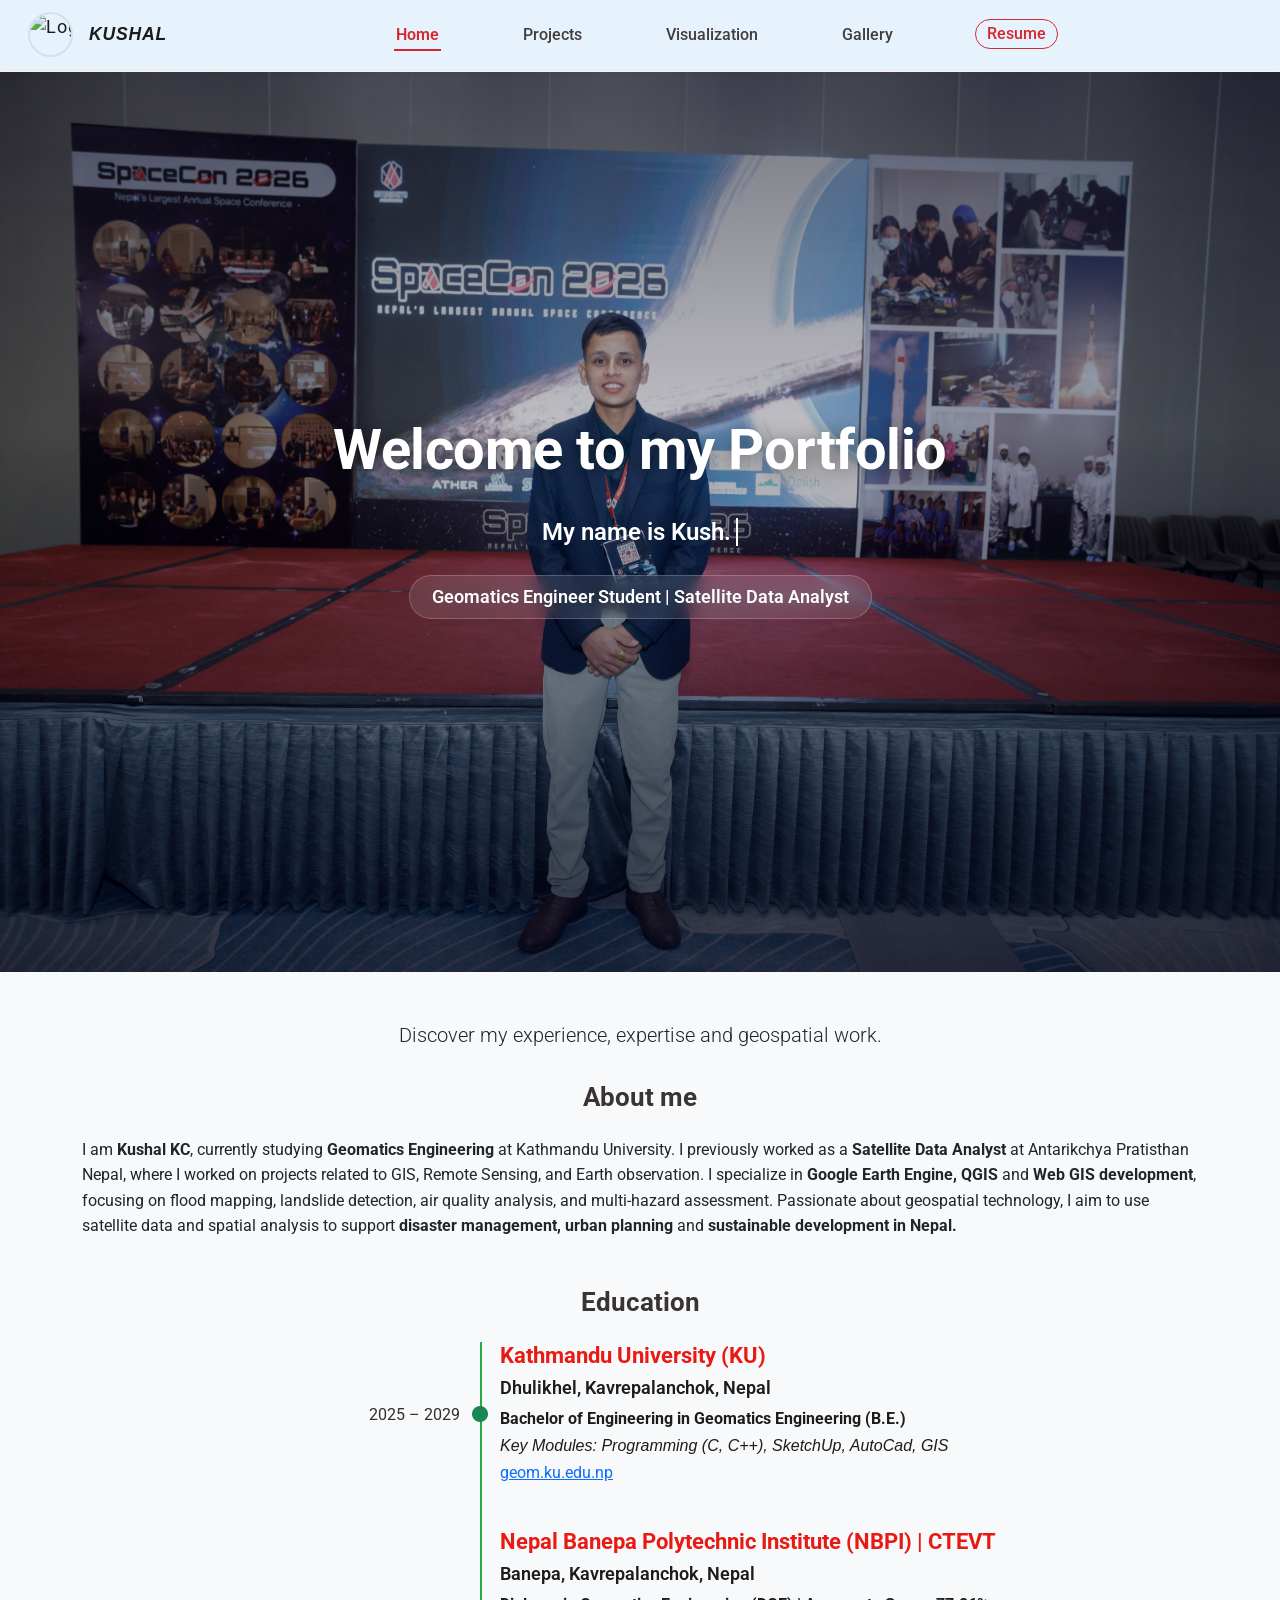
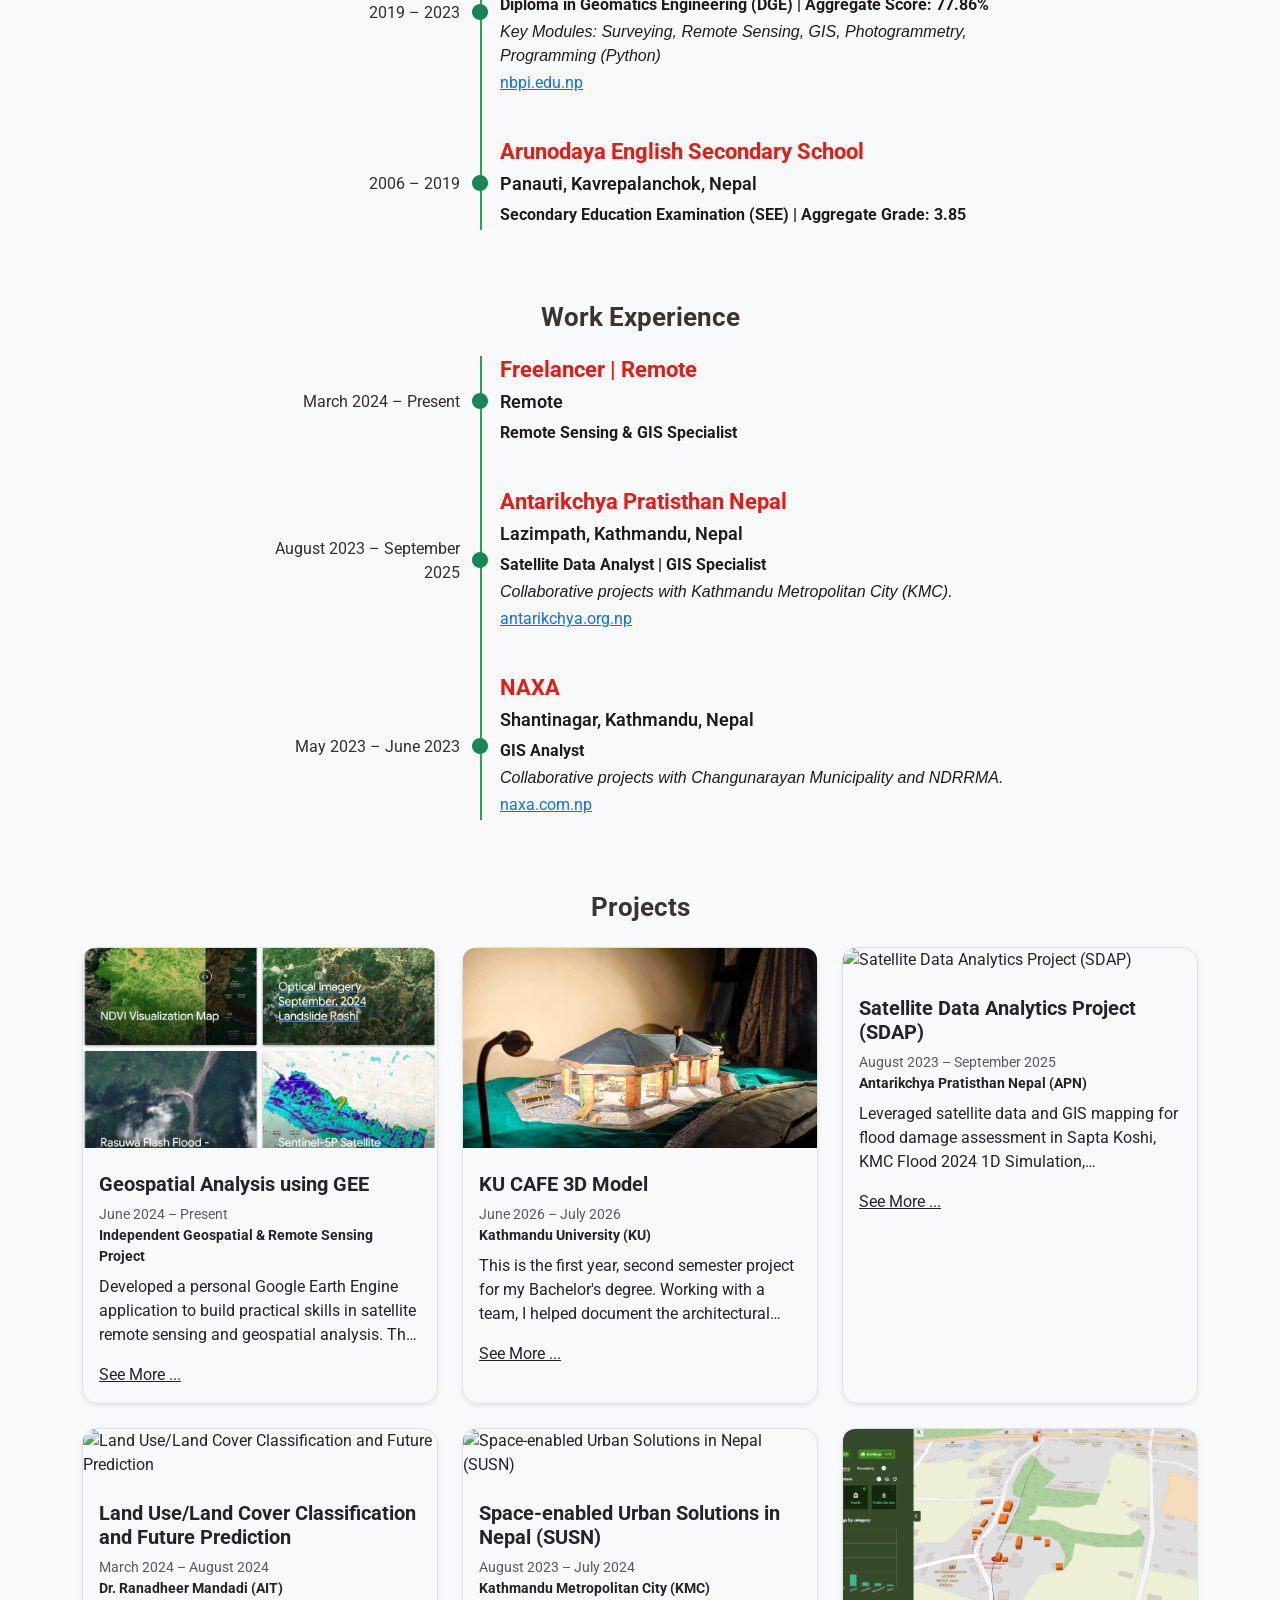
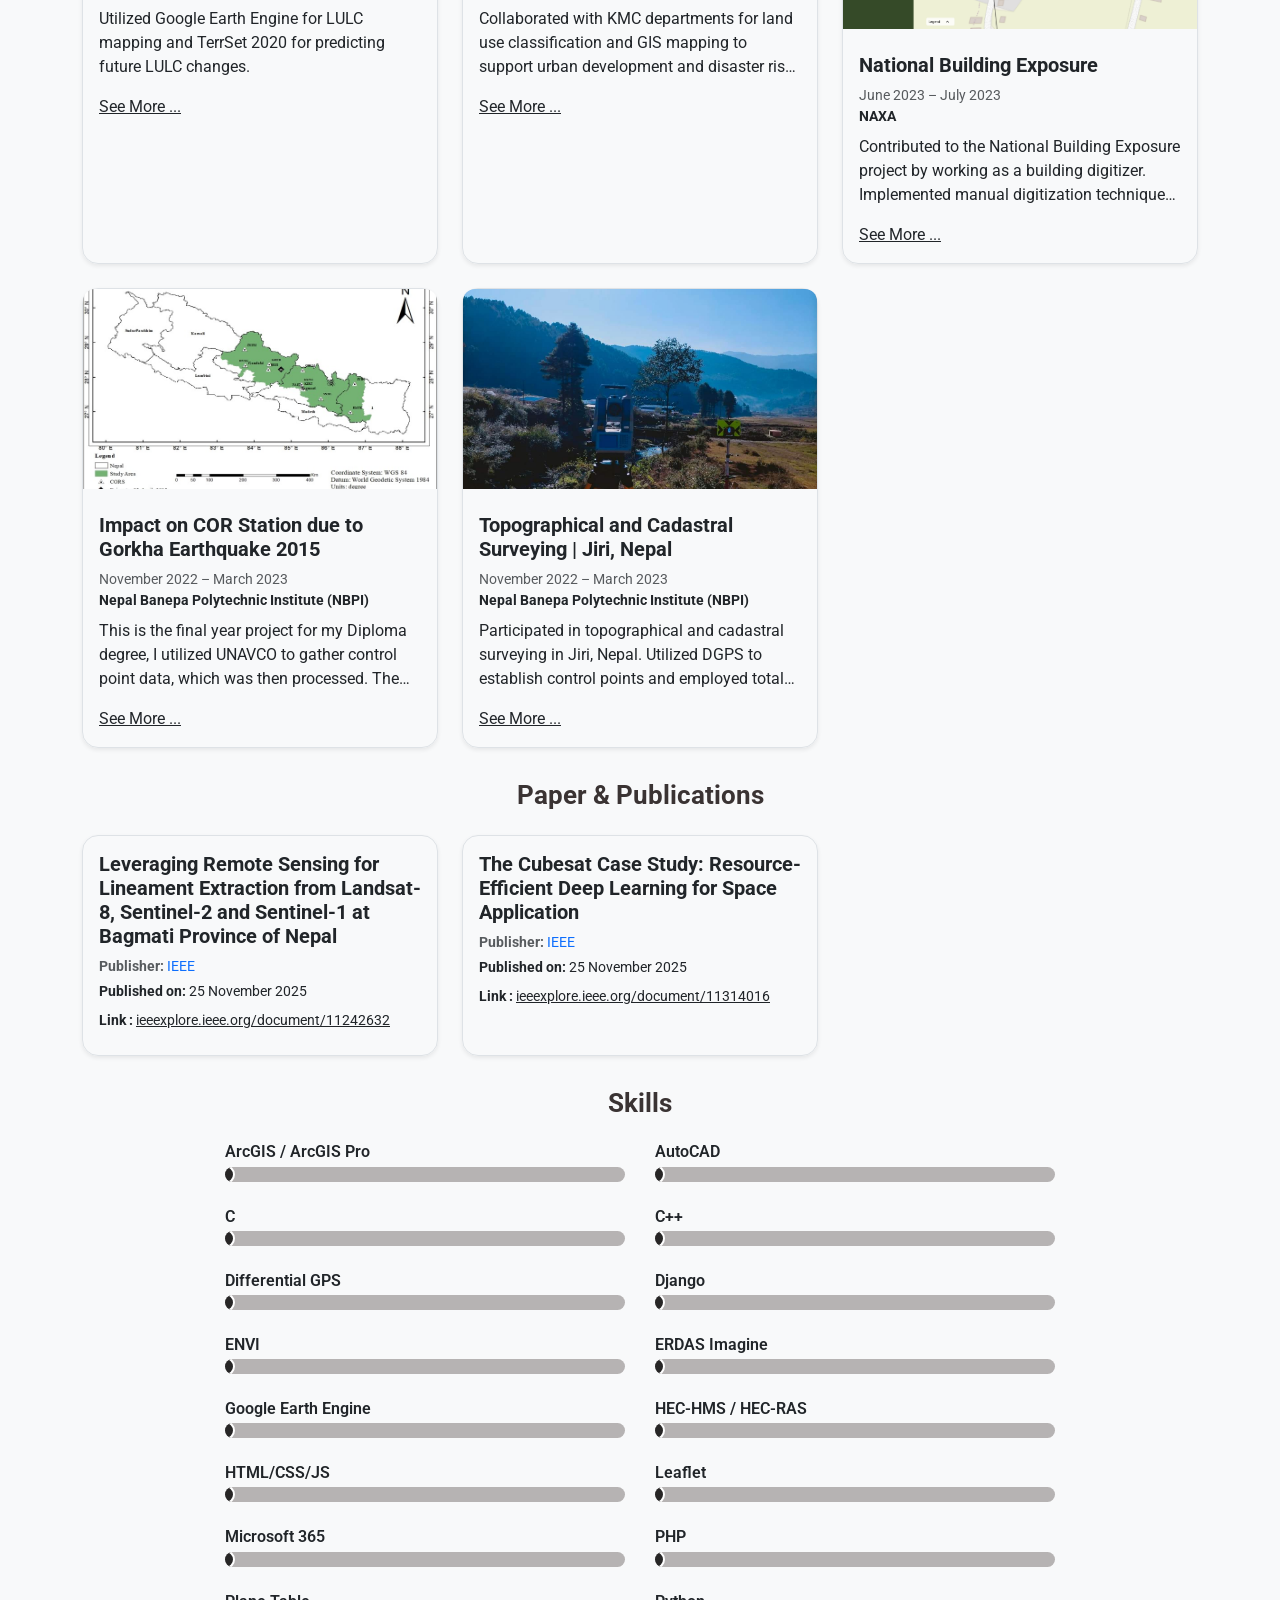
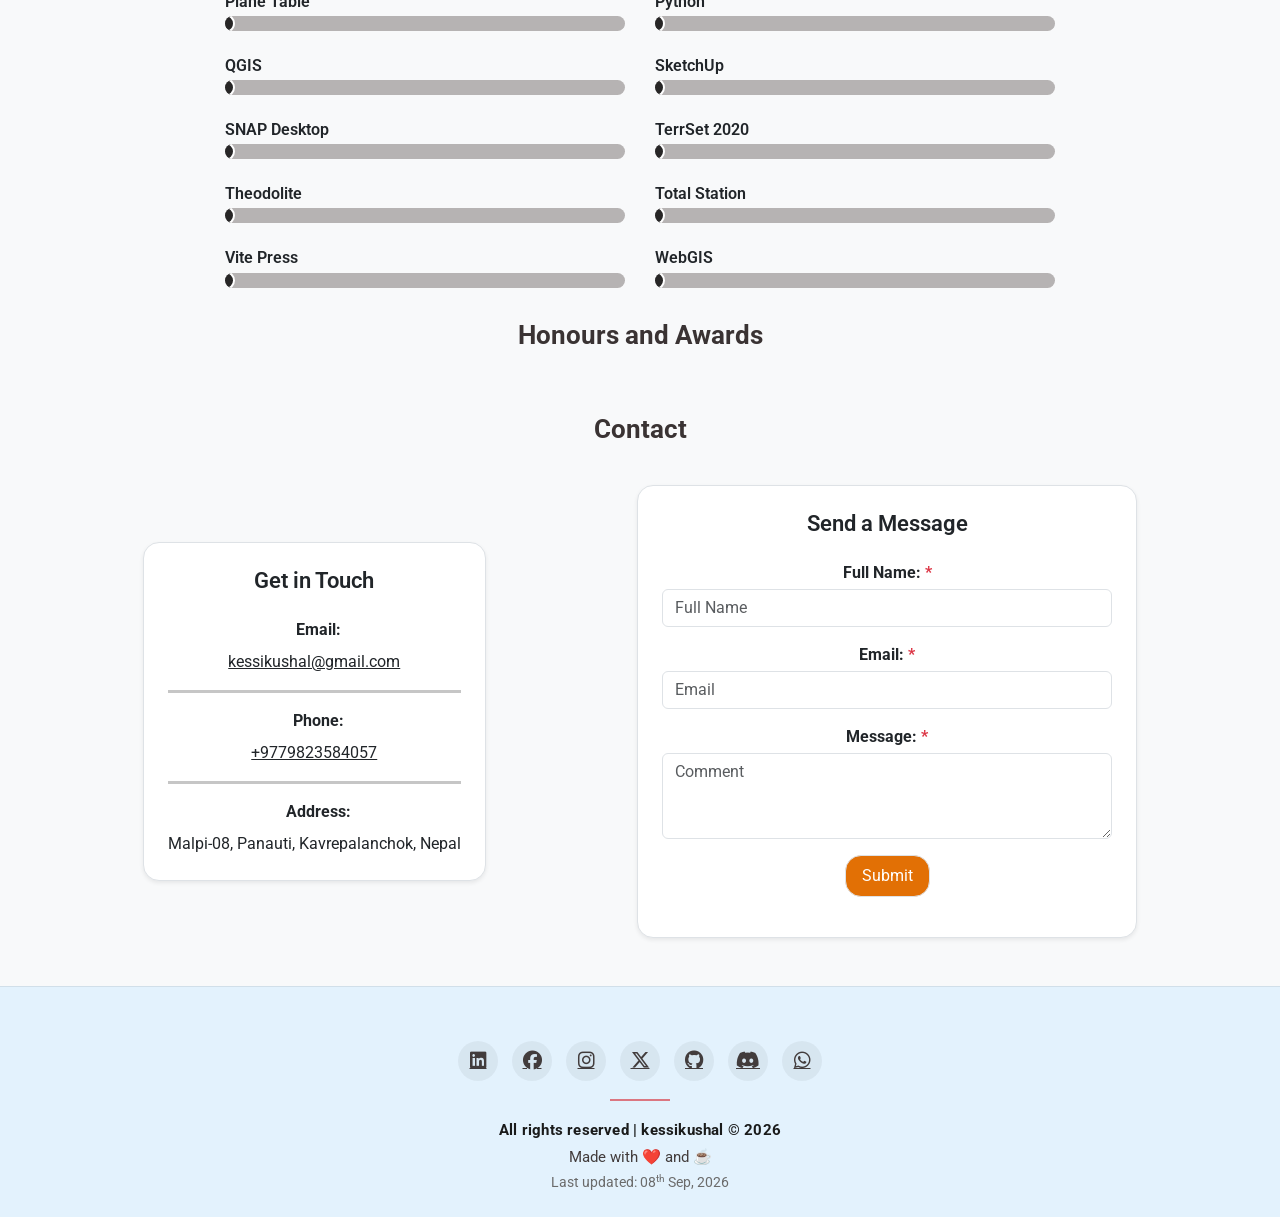
==== commit 43c638f7: "v28" ====
--- a/index.html
+++ b/index.html
@@ -95,15 +95,14 @@
             <h2 class="mt-4">
                 <span id="typing" class="typing"></span>
             </h2>
-            <h2 style="color: rgb(255, 255, 255);">🎓Geomatics Engineer Student | Satellite Data Analyst🛰️</h2>
-            <a href="#projects" class="hero-cta">View My Work ↓</a>
+            <h2 style="color: #ffffff;">Geomatics Engineer Student | Satellite Data Analyst</h2>
+            <!-- <a href="#projects" class="hero-cta">View My Work ↓</a> -->
         </div>
 
         <div class="container text-center mt-5">
             <p class="lead">
                 Discover my experience, expertise and geospatial work.
             </p>
-
         </div>
     </main>
 
